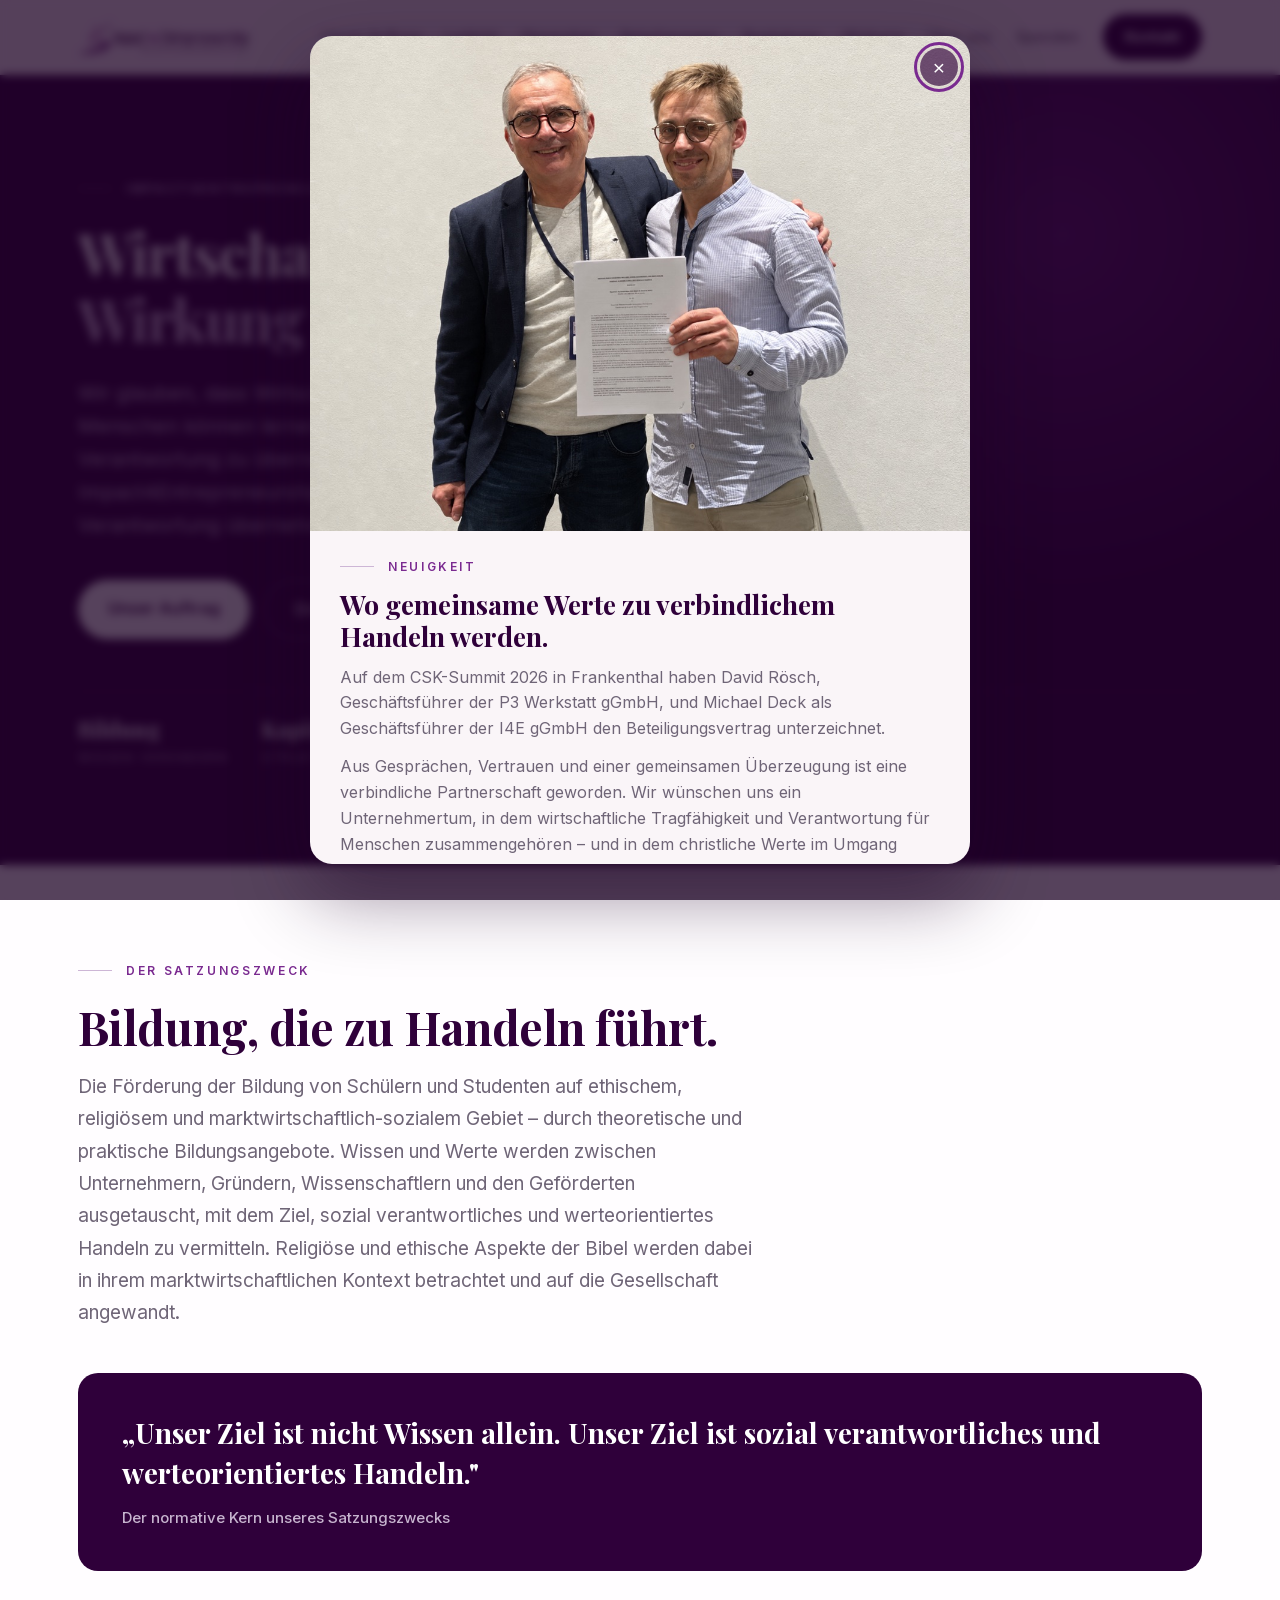
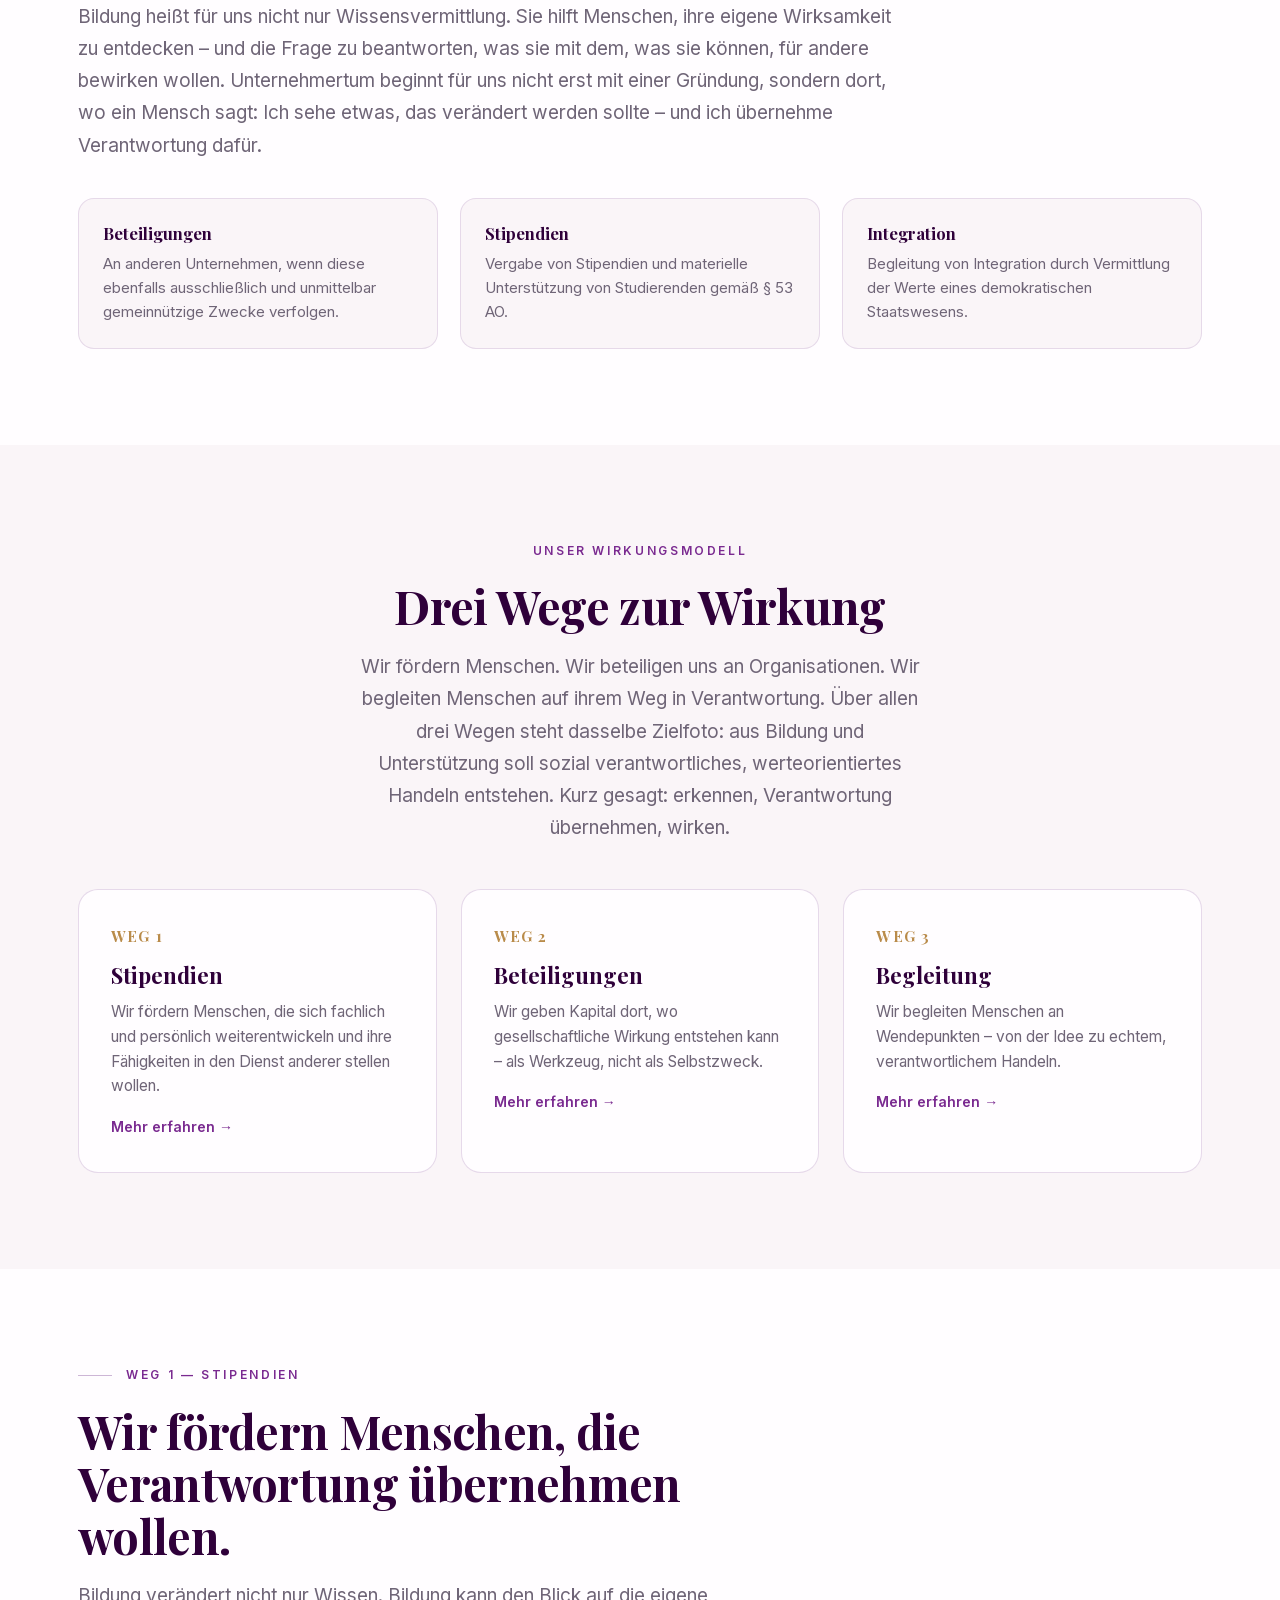
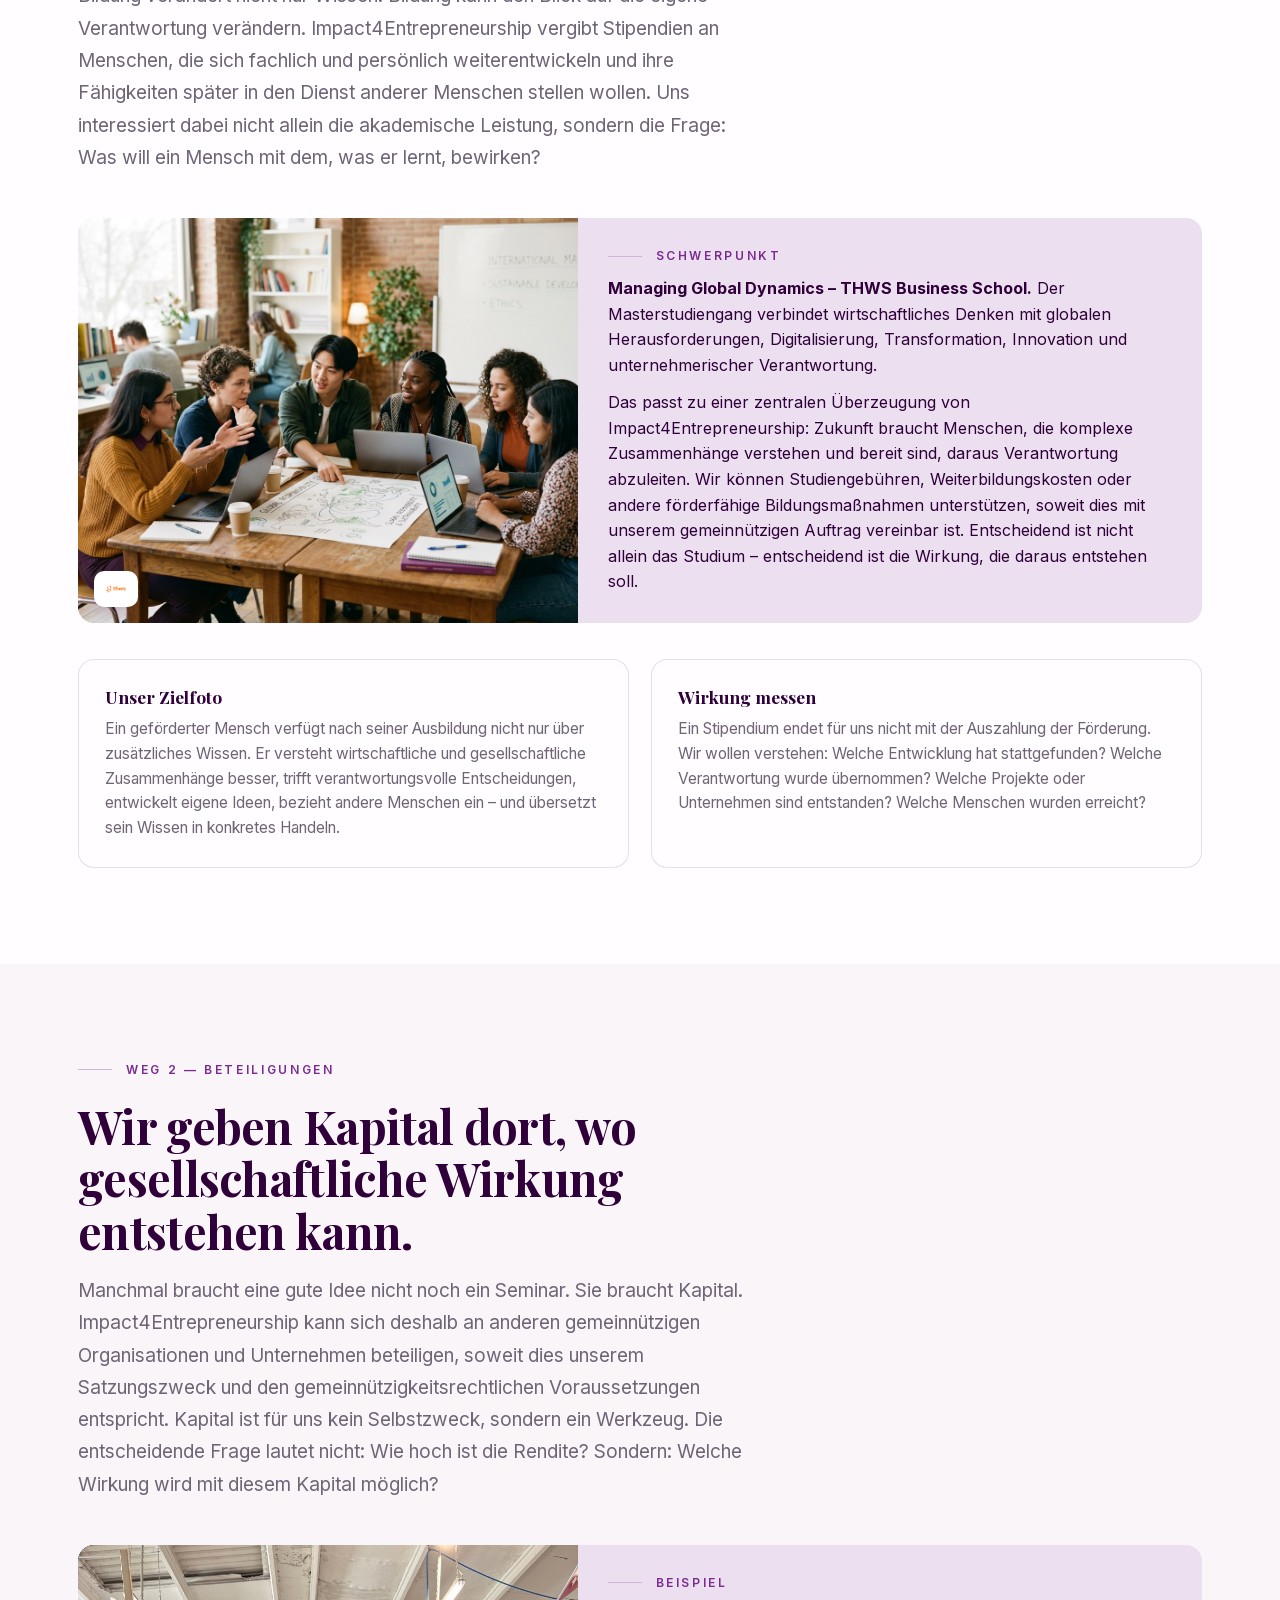
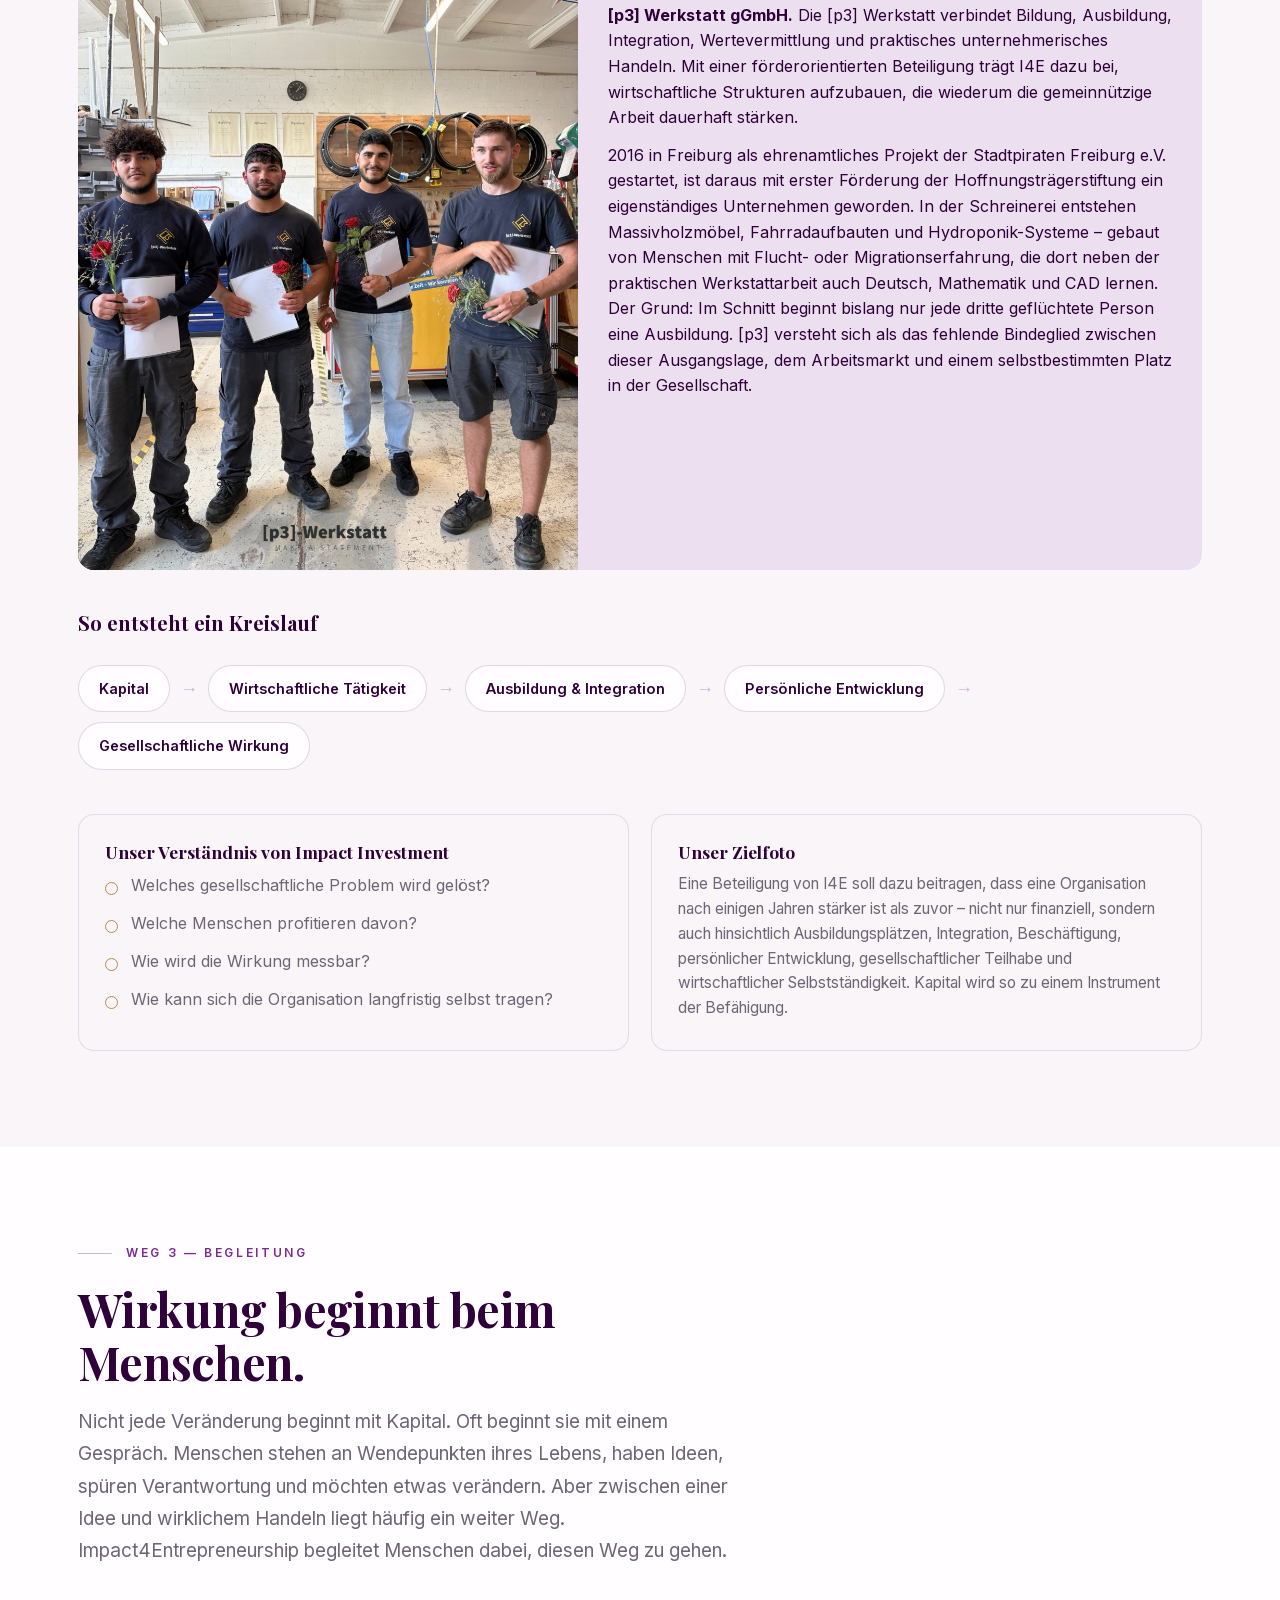
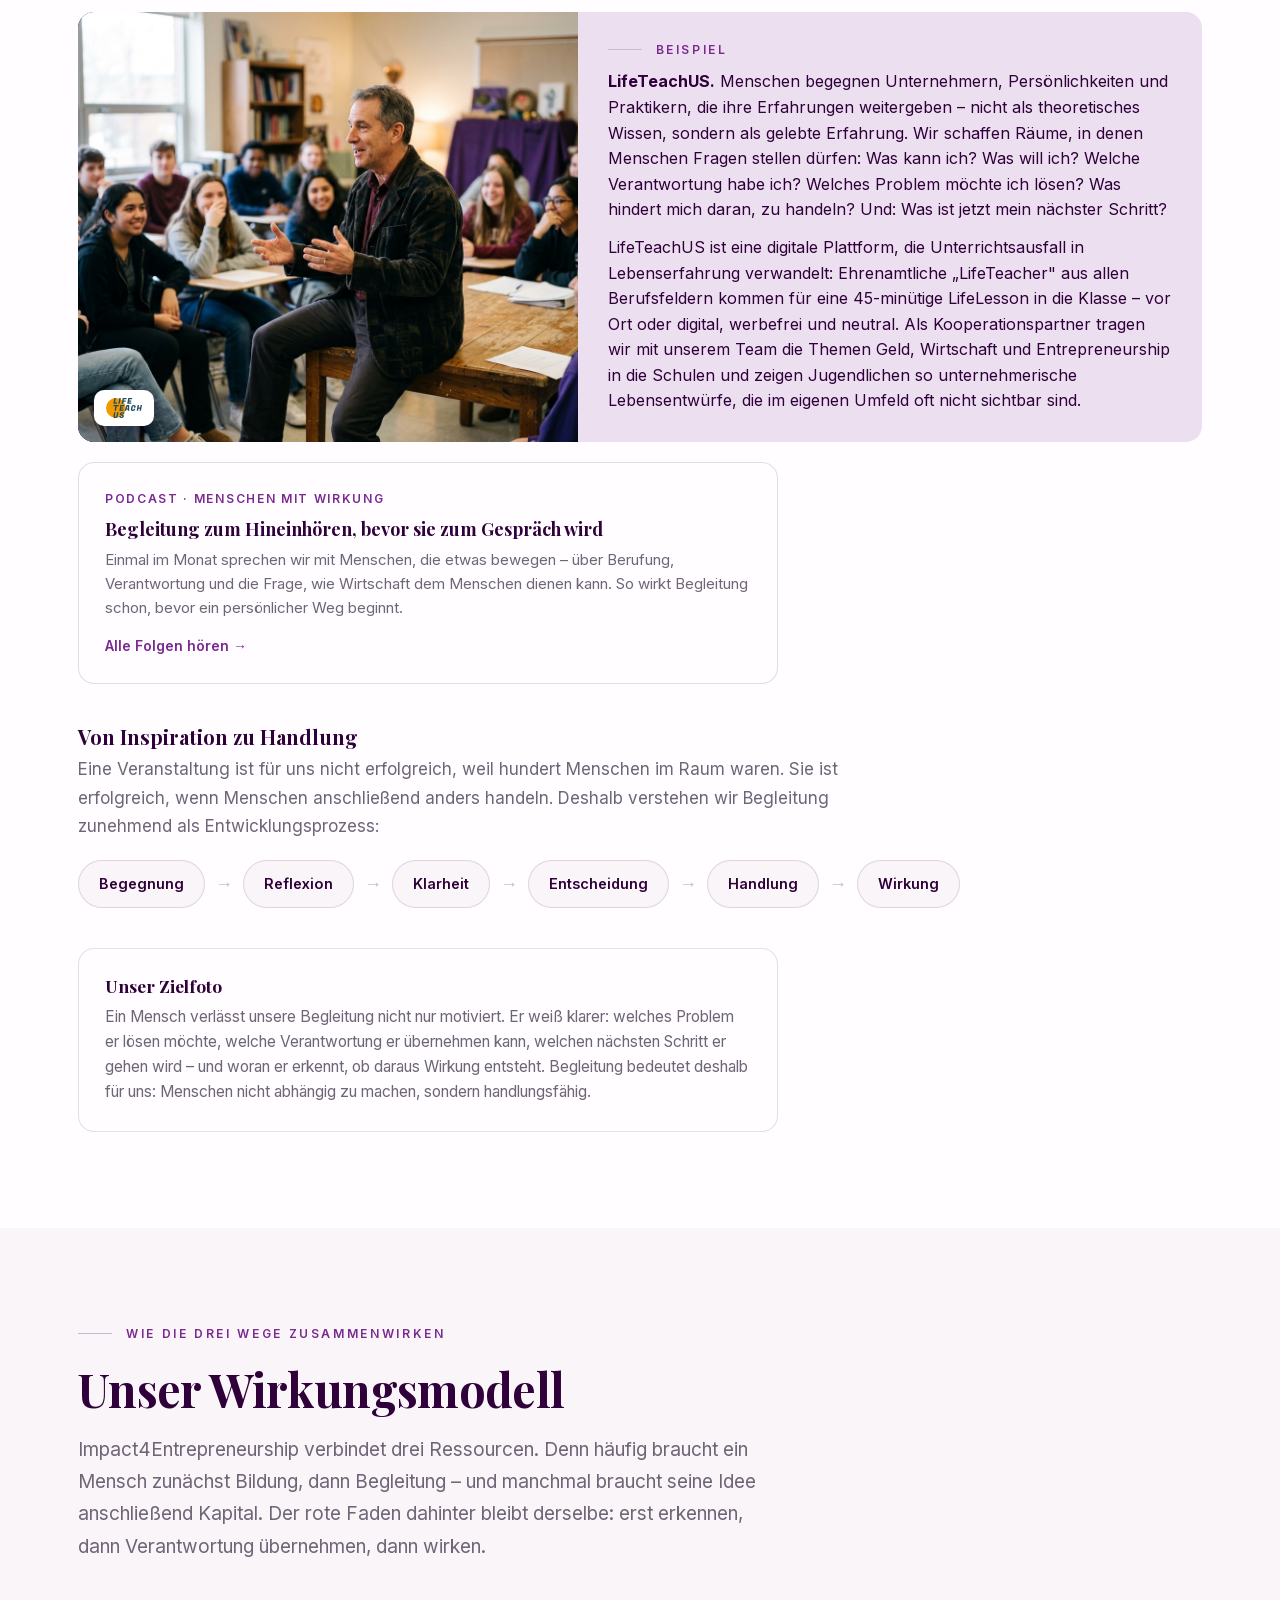
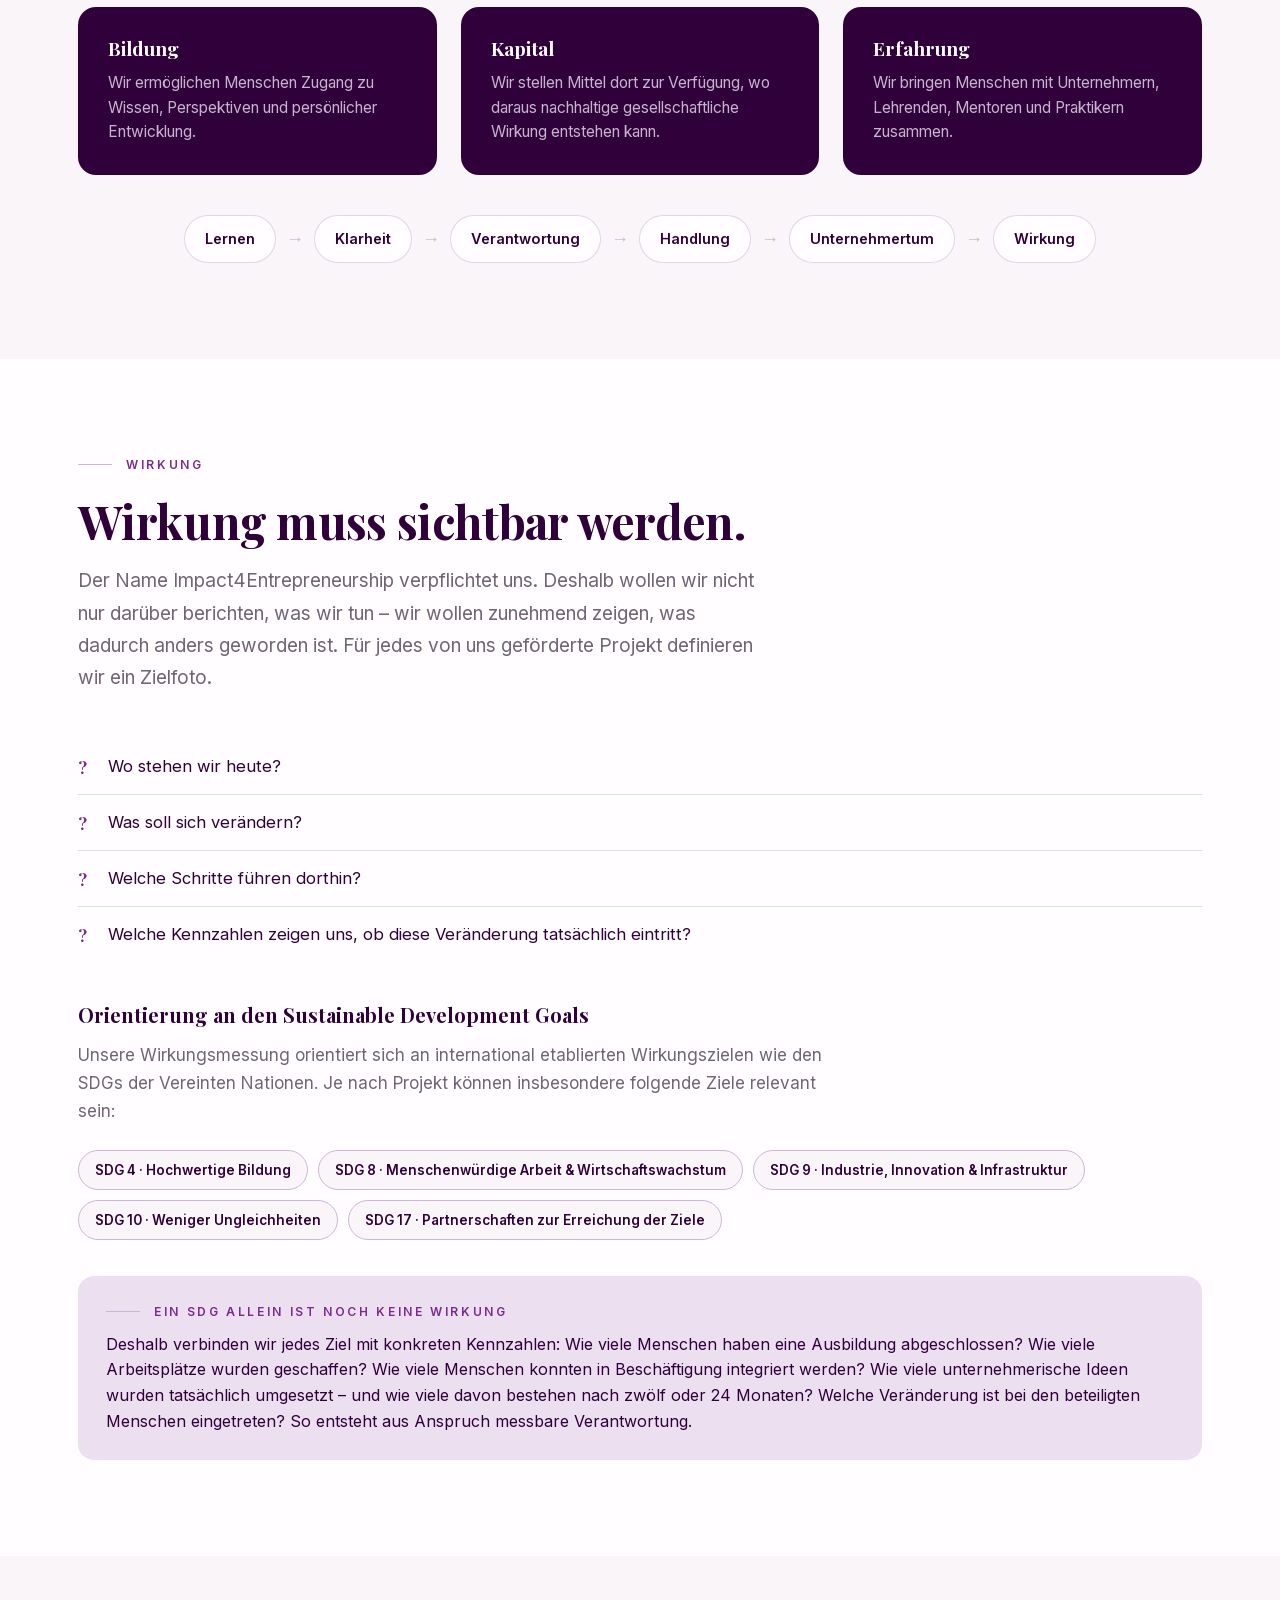
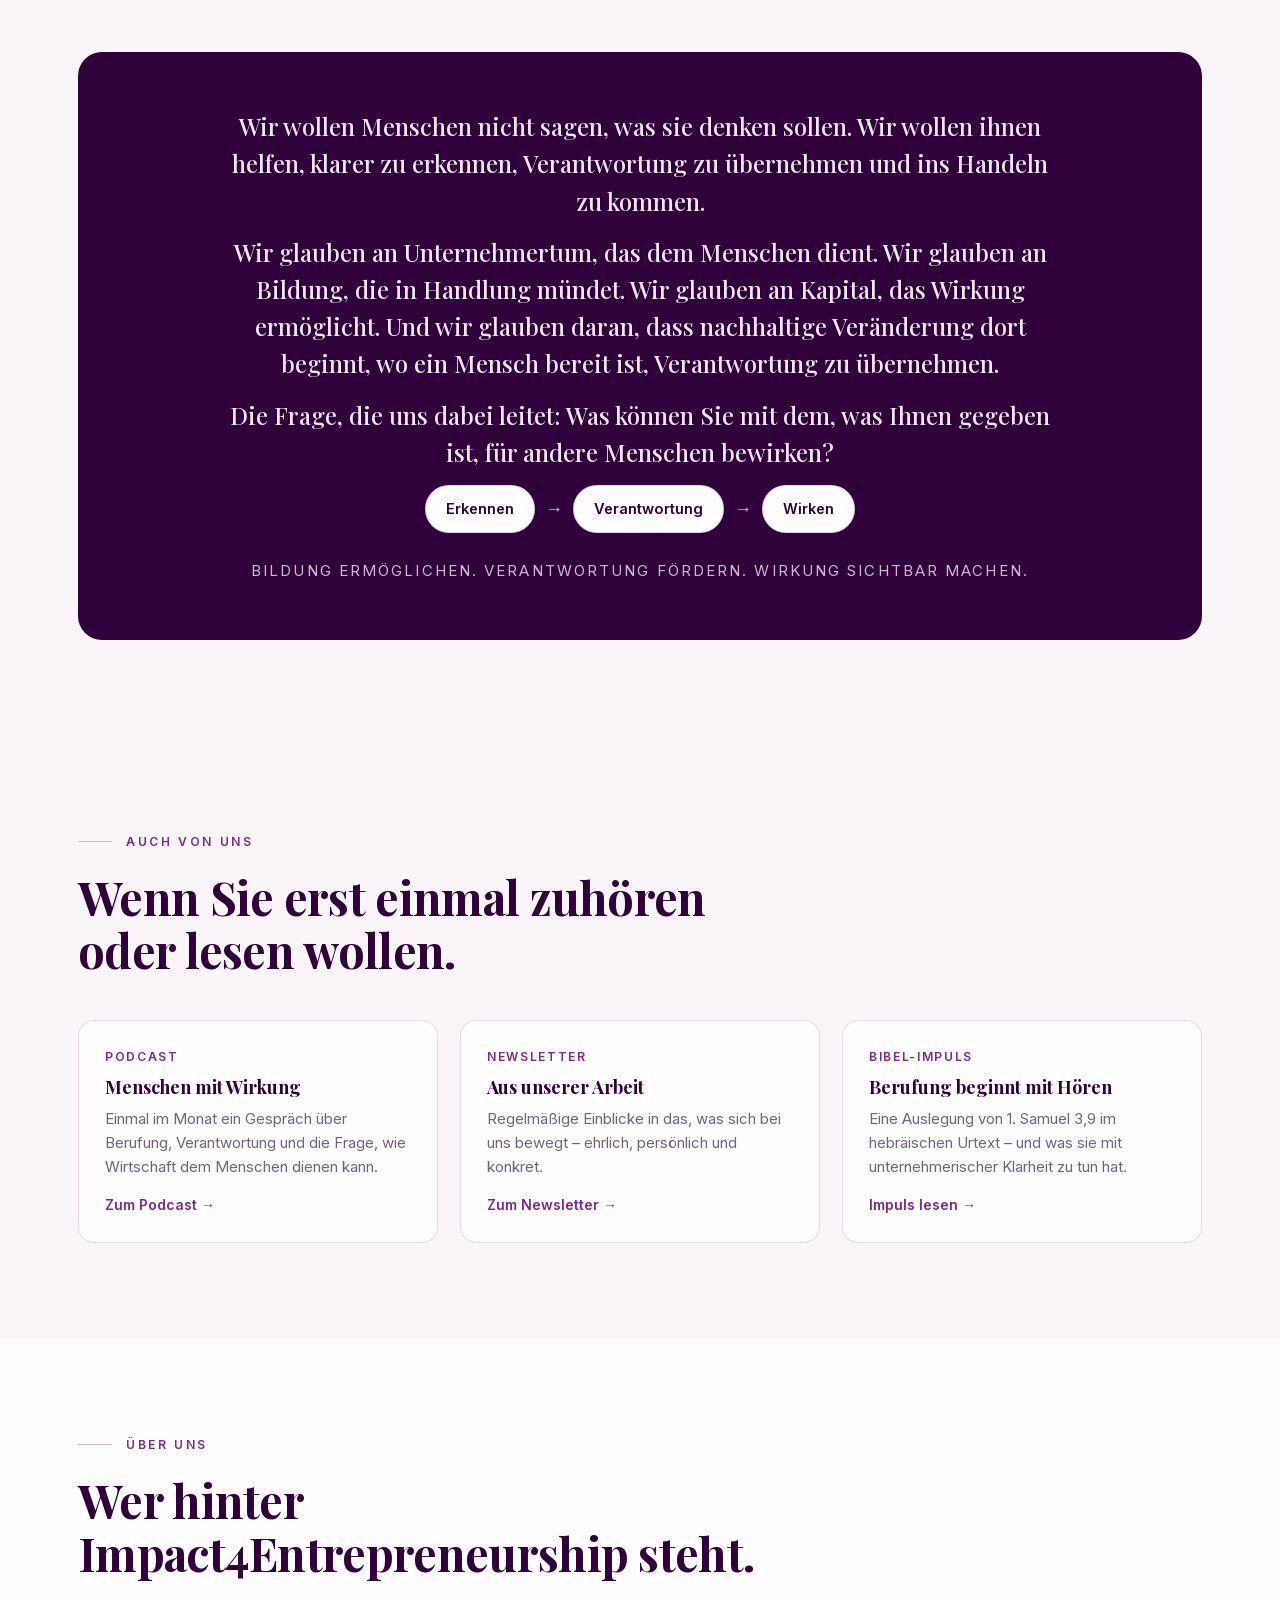
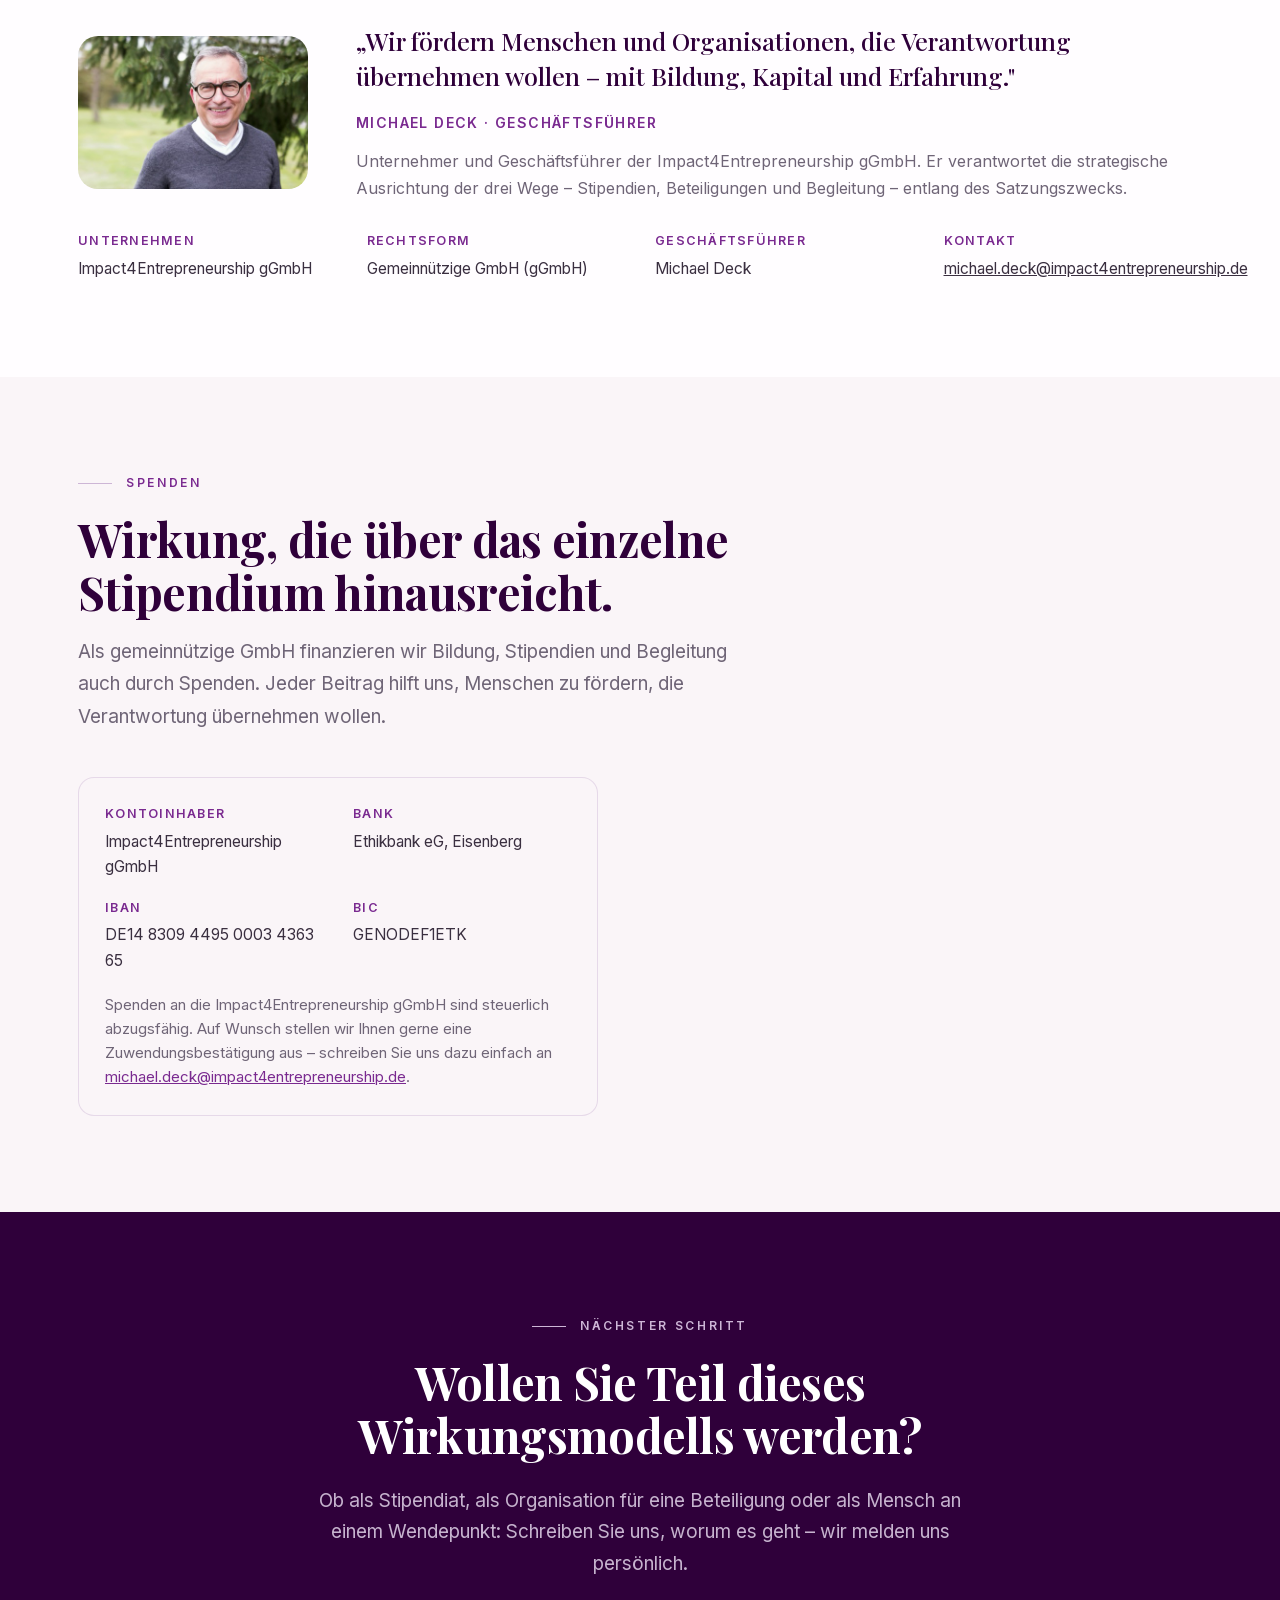
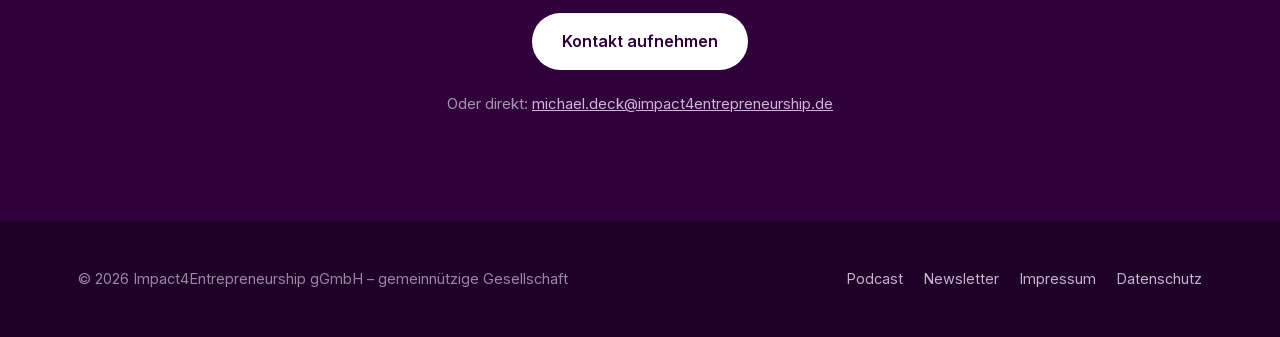
==== ausfuehrlich.html @ 16072937 "Neue Startseite im I4E-Stil (Gold/Creme), Unterseiten Podcast, Impressum, Datenschutz; alte Startsei" ====
<!DOCTYPE html>
<html lang="de">
<head>
<meta charset="UTF-8">
<meta name="viewport" content="width=device-width, initial-scale=1">
<title>Impact4Entrepreneurship – Bildung ermöglichen. Verantwortung fördern. Wirkung sichtbar machen.</title>
<meta name="description" content="Impact4Entrepreneurship gGmbH fördert Menschen und Organisationen auf drei Wegen: Stipendien, Beteiligungen und Begleitung – mit dem Ziel sozial verantwortlichen, werteorientierten Handelns.">
<link rel="icon" href="images/i4e-logo.png">
<link rel="stylesheet" href="fonts/fonts.css">
<style>
:root{
  --tief:#2f003a;
  --lila-dunkel:#5b156d;
  --lila:#7a2a90;
  --flieder:#cdb6d6;
  --flieder-hell:#ecdff0;
  --grund:#faf5f8;
  --weiss:#fffdff;
  --text:#3a2f40;
  --sanft:#6f6577;
  --messing:#b98b4a;
  --serif:'Playfair Display',Georgia,serif;
  --sans:'Inter',-apple-system,BlinkMacSystemFont,'Segoe UI',sans-serif;
  --bahn:1180px;
}
*{box-sizing:border-box;margin:0;padding:0;}
html{scroll-behavior:smooth;}
body{font-family:var(--sans);color:var(--text);background:var(--grund);
  line-height:1.65;-webkit-font-smoothing:antialiased;overflow-x:hidden;}
img{max-width:100%;display:block;}
a{color:inherit;}
:focus-visible{outline:3px solid var(--lila);outline-offset:3px;border-radius:4px;}

.bahn{max-width:var(--bahn);margin:0 auto;padding:0 28px;}

/* ---------- Typo-Skala ---------- */
.auge{font-size:12px;font-weight:600;letter-spacing:.22em;text-transform:uppercase;
  color:var(--lila);display:flex;align-items:center;gap:14px;margin-bottom:20px;}
.auge::before{content:"";width:34px;height:1px;background:var(--flieder);flex:0 0 auto;}
h1,h2,h3{font-family:var(--serif);font-weight:700;line-height:1.14;color:var(--tief);}
h2{font-size:clamp(30px,4.1vw,46px);letter-spacing:-.015em;}
h3{font-size:20px;line-height:1.25;}
p{font-size:17px;}
.gross{font-size:19px;color:var(--sanft);line-height:1.7;}

/* ---------- Kopfleiste ---------- */
header{position:sticky;top:0;z-index:60;background:rgba(250,245,248,.9);
  backdrop-filter:blur(14px);border-bottom:1px solid rgba(205,182,214,.5);}
.kopf{display:flex;align-items:center;gap:26px;height:74px;}
.kopf img{height:34px;width:auto;}
nav{margin-left:auto;display:flex;align-items:center;gap:24px;}
nav a{font-size:14.5px;font-weight:500;color:var(--sanft);text-decoration:none;transition:color .2s;white-space:nowrap;}
nav a:hover{color:var(--lila);}
.knopf{display:inline-block;background:var(--tief);color:#fff;text-decoration:none;
  font-size:14.5px;font-weight:600;padding:11px 22px;border-radius:100px;
  transition:background .2s,transform .2s;}
.knopf:hover{background:var(--lila);transform:translateY(-1px);}
.knopf.hell{background:#fff;color:var(--tief);border:1px solid var(--flieder);}
.knopf.hell:hover{background:var(--flieder-hell);color:var(--tief);}
.knopf.gross{font-size:16px;padding:15px 30px;}
.nav-schalter{display:none;background:none;border:0;font-size:24px;color:var(--tief);cursor:pointer;line-height:1;}

/* ---------- Hero ---------- */
.hero{background:var(--tief);color:#efe6f3;padding:104px 0 96px;position:relative;overflow:hidden;}
.hero::after{content:"";position:absolute;right:-14%;top:-30%;width:62%;aspect-ratio:1;
  border-radius:50%;background:radial-gradient(circle,rgba(122,42,144,.55),transparent 66%);pointer-events:none;}
.hero .bahn{position:relative;z-index:2;}
.hero .auge{color:var(--flieder);}
.hero .auge::before{background:rgba(205,182,214,.5);}
.hero h1{font-size:clamp(36px,5.4vw,58px);color:#fff;letter-spacing:-.02em;max-width:20ch;}
.hero h1 .traegt{color:var(--flieder);}
.hero .unter{font-size:clamp(17px,2vw,20px);color:#c6b3ce;max-width:62ch;margin-top:26px;line-height:1.65;}
.hero .knoepfe{display:flex;flex-wrap:wrap;gap:14px;margin-top:38px;}
.hero .knopf{background:#fff;color:var(--tief);}
.hero .knopf:hover{background:var(--flieder-hell);}
.hero .knopf.rand{background:transparent;color:#efe6f3;border:1px solid rgba(205,182,214,.45);}
.hero .knopf.rand:hover{background:rgba(255,255,255,.08);}
.hero .fakten{display:flex;flex-wrap:wrap;gap:34px;margin-top:52px;padding-top:26px;
  border-top:1px solid rgba(205,182,214,.22);}
.hero .fakt b{display:block;font-family:var(--serif);font-size:22px;color:#fff;font-weight:700;line-height:1;}
.hero .fakt span{font-size:12.5px;letter-spacing:.12em;text-transform:uppercase;color:#a893b1;
  display:block;margin-top:8px;}

/* ---------- Abschnitte ---------- */
section{padding:96px 0;}
section.hell{background:var(--weiss);}
.kopfzeile{max-width:68ch;margin-bottom:44px;}
.kopfzeile p{margin-top:18px;}
.kopfzeile.mitte{margin-left:auto;margin-right:auto;text-align:center;}
.kopfzeile.mitte .auge{justify-content:center;}
.kopfzeile.mitte .auge::before{display:none;}

/* ---------- Auftrag / Zitat-Block ---------- */
.zielzitat{margin-top:30px;background:var(--tief);color:#e7d9ec;border-radius:20px;
  padding:40px 44px;}
.zielzitat p{font-family:var(--serif);font-size:clamp(21px,2.6vw,28px);line-height:1.4;color:#fff;font-weight:700;}
.zielzitat span{display:block;margin-top:14px;font-family:var(--sans);font-size:15px;font-weight:500;color:#c6b3ce;}

.erlaubt-gitter{display:grid;grid-template-columns:repeat(auto-fit,minmax(220px,1fr));gap:22px;margin-top:36px;}
.erlaubt-karte{background:var(--grund);border:1px solid rgba(205,182,214,.45);border-radius:16px;padding:24px;}
section.hell .erlaubt-karte{background:var(--grund);}
.erlaubt-karte h3{font-size:16.5px;margin-bottom:8px;}
.erlaubt-karte p{font-size:15px;color:var(--sanft);line-height:1.6;}

/* ---------- Drei Wege Übersicht ---------- */
.wege-gitter{display:grid;grid-template-columns:repeat(auto-fit,minmax(280px,1fr));gap:24px;}
.weg-karte{background:var(--weiss);border:1px solid rgba(205,182,214,.5);border-radius:20px;
  padding:34px 32px;text-decoration:none;display:block;transition:border-color .2s,transform .2s;}
section.hell .weg-karte{background:var(--grund);}
.weg-karte:hover{border-color:var(--lila);transform:translateY(-3px);}
.weg-karte .nr{font-family:var(--serif);font-size:15px;font-weight:700;color:var(--messing);
  letter-spacing:.08em;}
.weg-karte h3{margin:14px 0 10px;font-size:22px;}
.weg-karte p{font-size:15.5px;color:var(--sanft);line-height:1.6;}
.weg-karte .pfeil{margin-top:16px;font-size:14px;font-weight:600;color:var(--lila);}

/* ---------- Karten-Raster generisch (Zielfoto, Fragen, Ressourcen) ---------- */
.karten-gitter{display:grid;grid-template-columns:repeat(auto-fit,minmax(240px,1fr));gap:22px;}
.info-karte{background:var(--grund);border:1px solid rgba(205,182,214,.45);border-radius:16px;padding:26px;}
section.hell .info-karte{background:var(--weiss);}
.info-karte h3{font-size:17.5px;margin-bottom:9px;}
.info-karte p{font-size:15.5px;color:var(--sanft);line-height:1.6;}

.haken-liste{list-style:none;}
.haken-liste li{position:relative;padding-left:26px;margin-bottom:13px;font-size:16px;line-height:1.55;color:var(--sanft);}
.haken-liste li::before{content:"";position:absolute;left:0;top:9px;width:11px;height:11px;
  border-radius:50%;border:1.5px solid var(--messing);}

.frage-liste{list-style:none;}
.frage-liste li{position:relative;padding:14px 0 14px 30px;border-bottom:1px solid rgba(205,182,214,.5);
  font-size:16.5px;color:var(--tief);}
.frage-liste li:last-child{border-bottom:0;}
.frage-liste li::before{content:"?";position:absolute;left:0;top:14px;font-family:var(--serif);
  font-weight:700;color:var(--lila);font-size:17px;}

/* ---------- Highlight-Box (THWS / p3 / LifeTeachUS) ---------- */
.beispiel{margin-top:8px;background:var(--flieder-hell);border-radius:16px;padding:26px 28px;}
.beispiel .auge{margin-bottom:10px;}
.beispiel p{font-size:16px;color:var(--tief);line-height:1.6;}
.beispiel p+p{margin-top:12px;}

/* ---------- Highlight-Box mit Bild (THWS / LifeTeachUS) ---------- */
.beispiel-bild{margin-top:8px;background:var(--flieder-hell);border-radius:16px;overflow:hidden;
  display:grid;grid-template-columns:1fr 1.25fr;align-items:stretch;}
.beispiel-bild .bild{position:relative;min-height:240px;background:var(--tief);}
.beispiel-bild .bild img.foto{width:100%;height:100%;object-fit:cover;display:block;}
.beispiel-bild .bild .marke{position:absolute;left:16px;bottom:16px;background:#fff;
  border-radius:10px;padding:8px 12px;box-shadow:0 8px 20px rgba(47,0,58,.22);line-height:0;}
.beispiel-bild .bild .marke img{height:20px;width:auto;display:block;}
.beispiel-bild .inhalt{padding:28px 30px;}
.beispiel-bild .auge{margin-bottom:10px;}
.beispiel-bild p{font-size:16px;color:var(--tief);line-height:1.6;}
.beispiel-bild p+p{margin-top:12px;}
@media(max-width:720px){
  .beispiel-bild{grid-template-columns:1fr;}
  .beispiel-bild .bild{min-height:190px;}
}

/* ---------- Prozess-Kette (Kreislauf / Fluss) ---------- */
.kette{display:flex;flex-wrap:wrap;align-items:center;gap:10px;margin-top:30px;}
.kette .glied{background:var(--weiss);border:1px solid rgba(205,182,214,.55);border-radius:100px;
  padding:11px 20px;font-size:14.5px;font-weight:600;color:var(--tief);}
section.hell .kette .glied{background:var(--grund);}
.kette .pfeil-icon{color:var(--flieder);font-size:18px;}

/* ---------- Nummerierte Schritte (Weg hinein / Kreislauf) ---------- */
.schritte{display:grid;grid-template-columns:repeat(auto-fit,minmax(240px,1fr));gap:26px;counter-reset:w;margin-top:10px;}
.schritt{position:relative;padding-top:44px;}
.schritt::before{counter-increment:w;content:counter(w);position:absolute;top:0;left:0;
  font-family:var(--serif);font-size:34px;font-weight:700;color:var(--flieder);line-height:1;}
.schritt h3{font-size:18px;margin-bottom:8px;}
.schritt p{font-size:15.5px;color:var(--sanft);line-height:1.6;}

/* ---------- Ressourcen (Bildung / Kapital / Erfahrung) ---------- */
.ressourcen{display:grid;grid-template-columns:repeat(auto-fit,minmax(240px,1fr));gap:24px;}
.ressource-karte{background:var(--tief);color:#e7d9ec;border-radius:18px;padding:30px;}
.ressource-karte h3{color:#fff;font-size:19px;margin-bottom:10px;}
.ressource-karte p{font-size:15.5px;color:#c6b3ce;line-height:1.6;}

/* ---------- SDG-Pillen ---------- */
.sdg-reihe{display:flex;flex-wrap:wrap;gap:10px;margin-top:24px;}
.sdg-reihe span{font-size:13.5px;font-weight:600;border:1px solid var(--flieder);border-radius:100px;
  padding:8px 16px;color:var(--tief);background:var(--weiss);}
section.hell .sdg-reihe span{background:var(--grund);}

/* ---------- Auch von uns (Podcast / Newsletter) ---------- */
.rand-gitter{display:grid;grid-template-columns:repeat(auto-fit,minmax(260px,1fr));gap:22px;}
.rand-karte{background:var(--weiss);border:1px solid rgba(205,182,214,.5);border-radius:16px;
  padding:26px;text-decoration:none;display:block;transition:border-color .2s,transform .2s;}
.rand-karte:hover{border-color:var(--lila);transform:translateY(-2px);}
.rand-karte .art{font-size:12px;letter-spacing:.14em;text-transform:uppercase;color:var(--lila);font-weight:600;}
.rand-karte h3{font-size:18px;margin:9px 0 8px;}
.rand-karte p{font-size:15px;color:var(--sanft);line-height:1.6;}
.rand-karte .pfeil{margin-top:14px;font-size:14px;font-weight:600;color:var(--lila);}

/* ---------- Grundsatz ---------- */
.grundsatz{background:var(--tief);color:#efe6f3;border-radius:24px;padding:56px 50px;text-align:center;}
.grundsatz p{font-family:var(--serif);font-size:clamp(19px,2.4vw,24px);line-height:1.55;color:#f1e6f4;max-width:60ch;margin:0 auto 14px;}
.grundsatz .claim{margin-top:26px;font-family:var(--sans);font-size:15px;letter-spacing:.14em;
  text-transform:uppercase;color:var(--flieder);}

/* ---------- Person / Über uns ---------- */
.person{display:grid;grid-template-columns:230px 1fr;gap:48px;align-items:center;}
.person .bild{border-radius:20px;overflow:hidden;background:var(--flieder-hell);}
.person blockquote{font-family:var(--serif);font-size:clamp(20px,2.4vw,25px);line-height:1.4;
  color:var(--tief);margin-bottom:18px;}
.person .name{font-size:14px;letter-spacing:.1em;text-transform:uppercase;color:var(--lila);font-weight:600;}
.person p.rolle{color:var(--sanft);font-size:16px;margin-top:14px;}
.stammdaten{margin-top:30px;display:grid;grid-template-columns:repeat(auto-fit,minmax(200px,1fr));gap:18px 30px;}
.stammdaten dt{font-size:12.5px;letter-spacing:.1em;text-transform:uppercase;color:var(--lila);font-weight:600;margin-bottom:4px;}
.stammdaten dd{font-size:15.5px;color:var(--text);}

/* ---------- Schluss ---------- */
.schluss{background:var(--tief);color:#efe6f3;text-align:center;padding:104px 0;}
.schluss h2{color:#fff;max-width:22ch;margin:0 auto;}
.schluss p{color:#c6b3ce;font-size:19px;max-width:56ch;margin:24px auto 0;}
.schluss .knopf{margin-top:34px;background:#fff;color:var(--tief);}
.schluss .knopf:hover{background:var(--flieder-hell);}
.schluss .leise{margin-top:22px;font-size:15px;color:#a893b1;}
.schluss .leise a{color:var(--flieder);}

footer{background:#1f0027;color:#9b87a4;padding:46px 0;font-size:14.5px;}
.fussleiste{display:flex;flex-wrap:wrap;gap:18px;align-items:center;justify-content:space-between;}
.fussleiste a{color:#c6b3ce;text-decoration:none;}
.fussleiste a:hover{color:#fff;}
.fuss-links{display:flex;flex-wrap:wrap;gap:20px;align-items:center;}

/* ---------- Bewegung ---------- */
.auf{opacity:0;transform:translateY(20px);transition:opacity .7s ease,transform .7s ease;}
.auf.da{opacity:1;transform:none;}

/* ---------- Schmal ---------- */
@media(max-width:960px){
  .person{grid-template-columns:1fr;gap:32px;}
  .person .bild{max-width:200px;}
  .grundsatz{padding:44px 30px;}
}
@media(max-width:820px){
  nav{position:fixed;inset:74px 0 auto;background:var(--weiss);flex-direction:column;
    align-items:stretch;gap:0;padding:12px 22px 26px;border-bottom:1px solid var(--flieder);
    display:none;box-shadow:0 18px 40px rgba(47,0,58,.12);}
  nav.offen{display:flex;}
  nav a{padding:13px 0;border-bottom:1px solid rgba(205,182,214,.4);font-size:16px;}
  nav .knopf{text-align:center;margin-top:14px;border-bottom:0;}
  .nav-schalter{display:block;margin-left:auto;}
  section{padding:70px 0;}
  .hero{padding:74px 0 66px;}
  .zielzitat{padding:30px 26px;}
}
@media(max-width:640px){
  .kette{flex-direction:column;align-items:flex-start;}
  .kette .pfeil-icon{transform:rotate(90deg);}
}
@media(prefers-reduced-motion:reduce){
  html{scroll-behavior:auto;}
  .auf{opacity:1;transform:none;transition:none;}
  .knopf:hover,.weg-karte:hover{transform:none;}
}

/* ---------- Pop-up: Beteiligungsvertrag ---------- */
.pop{position:fixed;inset:0;z-index:200;display:none;align-items:center;
  justify-content:center;padding:22px;background:rgba(28,0,36,.74);
  backdrop-filter:blur(5px);}
.pop.offen{display:flex;}
.pop-fenster{background:var(--grund);border-radius:22px;max-width:660px;width:100%;
  max-height:92vh;overflow-y:auto;position:relative;
  box-shadow:0 30px 76px rgba(28,0,36,.46);animation:popauf .32s ease both;}
@keyframes popauf{from{opacity:0;transform:translateY(16px) scale(.985);}to{opacity:1;}}
.pop-fenster img{width:100%;height:auto;aspect-ratio:4/3;object-fit:cover;object-position:center 20%;
  display:block;border-radius:22px 22px 0 0;}
.pop-text{padding:26px 30px 30px;}
.pop-text .auge{justify-content:flex-start;margin-bottom:12px;}
.pop-text h3{font-family:var(--serif);font-weight:700;font-size:27px;line-height:1.18;
  color:var(--tief);margin-bottom:12px;}
.pop-text p{font-size:16px;color:var(--sanft);line-height:1.62;margin:0 0 12px;}
.pop-bild{font-size:14px!important;font-style:italic;margin:16px 0 0!important;}
.pop-knoepfe{display:flex;flex-wrap:wrap;gap:13px;align-items:center;margin-top:20px;}
.pop-zu{position:absolute;top:12px;right:12px;width:38px;height:38px;border:0;
  border-radius:50%;background:rgba(47,0,58,.66);color:#fff;font-size:21px;line-height:1;
  cursor:pointer;z-index:2;}
.pop-zu:hover{background:rgba(47,0,58,.88);}
@media(prefers-reduced-motion:reduce){.pop-fenster{animation:none;}}
@media(max-width:760px){
  .pop-text{padding:22px 22px 26px;}
  .pop-text h3{font-size:22px;}
}
</style>
</head>
<body>

<header>
  <div class="bahn kopf">
    <a href="#oben" aria-label="Impact4Entrepreneurship – Startseite"><img src="images/i4e-logo.png" alt="Impact4Entrepreneurship"></a>
    <button class="nav-schalter" aria-expanded="false" aria-controls="hauptnav" aria-label="Menü öffnen">☰</button>
    <nav id="hauptnav">
      <a href="#auftrag">Unser Auftrag</a>
      <a href="leitbild.html">Leitbild</a>
      <a href="#stipendien">Stipendien</a>
      <a href="#beteiligungen">Beteiligungen</a>
      <a href="#begleitung">Begleitung</a>
      <a href="#wirkung">Wirkung</a>
      <a href="#auch-von-uns">Über uns</a>
      <a href="#spenden">Spenden</a>
      <a class="knopf" href="#kontakt">Kontakt</a>
    </nav>
  </div>
</header>

<main id="oben">

<!-- ================= HERO ================= -->
<section class="hero">
  <div class="bahn">
    <div class="auge">Impact4Entrepreneurship gGmbH</div>
    <h1>Wirtschaft aus Berufung. <span class="traegt">Wirkung aus Klarheit.</span></h1>
    <p class="unter">Wir glauben, dass Wirtschaft mehr sein kann als das Streben nach Gewinn.
    Menschen können lernen, wirtschaftliche Zusammenhänge zu verstehen, Verantwortung zu
    übernehmen und mit ihrem Handeln Wirkung zu entfalten. Impact4Entrepreneurship fördert
    deshalb Menschen und Organisationen, die Verantwortung übernehmen wollen.</p>
    <div class="knoepfe">
      <a class="knopf gross" href="#auftrag">Unser Auftrag</a>
      <a class="knopf gross rand" href="#wege">Drei Wege zur Wirkung</a>
    </div>
    <div class="fakten">
      <div class="fakt"><b>Bildung</b><span>Wissen verändern</span></div>
      <div class="fakt"><b>Kapital</b><span>Strukturen stärken</span></div>
      <div class="fakt"><b>Erfahrung</b><span>Menschen begleiten</span></div>
    </div>
  </div>
</section>

<!-- ================= AUFTRAG ================= -->
<section id="auftrag" class="hell">
  <div class="bahn">
    <div class="kopfzeile auf">
      <div class="auge">Der Satzungszweck</div>
      <h2>Bildung, die zu Handeln führt.</h2>
      <p class="gross">Die Förderung der Bildung von Schülern und Studenten auf ethischem,
      religiösem und marktwirtschaftlich-sozialem Gebiet – durch theoretische und praktische
      Bildungsangebote. Wissen und Werte werden zwischen Unternehmern, Gründern,
      Wissenschaftlern und den Geförderten ausgetauscht, mit dem Ziel, sozial verantwortliches
      und werteorientiertes Handeln zu vermitteln. Religiöse und ethische Aspekte der Bibel
      werden dabei in ihrem marktwirtschaftlichen Kontext betrachtet und auf die Gesellschaft
      angewandt.</p>
    </div>

    <div class="zielzitat auf">
      <p>„Unser Ziel ist nicht Wissen allein. Unser Ziel ist sozial verantwortliches und
      werteorientiertes Handeln."</p>
      <span>Der normative Kern unseres Satzungszwecks</span>
    </div>

    <p class="gross auf" style="margin-top:30px;max-width:68ch">Bildung heißt für uns nicht
    nur Wissensvermittlung. Sie hilft Menschen, ihre eigene Wirksamkeit zu entdecken – und die
    Frage zu beantworten, was sie mit dem, was sie können, für andere bewirken wollen.
    Unternehmertum beginnt für uns nicht erst mit einer Gründung, sondern dort, wo ein Mensch
    sagt: Ich sehe etwas, das verändert werden sollte – und ich übernehme Verantwortung
    dafür.</p>

    <div class="erlaubt-gitter auf">
      <div class="erlaubt-karte">
        <h3>Beteiligungen</h3>
        <p>An anderen Unternehmen, wenn diese ebenfalls ausschließlich und unmittelbar
        gemeinnützige Zwecke verfolgen.</p>
      </div>
      <div class="erlaubt-karte">
        <h3>Stipendien</h3>
        <p>Vergabe von Stipendien und materielle Unterstützung von Studierenden gemäß
        § 53 AO.</p>
      </div>
      <div class="erlaubt-karte">
        <h3>Integration</h3>
        <p>Begleitung von Integration durch Vermittlung der Werte eines demokratischen
        Staatswesens.</p>
      </div>
    </div>
  </div>
</section>

<!-- ================= DREI WEGE ÜBERSICHT ================= -->
<section id="wege">
  <div class="bahn">
    <div class="kopfzeile mitte auf" style="max-width:56ch">
      <div class="auge">Unser Wirkungsmodell</div>
      <h2>Drei Wege zur Wirkung</h2>
      <p class="gross">Wir fördern Menschen. Wir beteiligen uns an Organisationen. Wir begleiten
      Menschen auf ihrem Weg in Verantwortung. Über allen drei Wegen steht dasselbe Zielfoto:
      aus Bildung und Unterstützung soll sozial verantwortliches, werteorientiertes Handeln
      entstehen. Kurz gesagt: erkennen, Verantwortung übernehmen, wirken.</p>
    </div>

    <div class="wege-gitter auf">
      <a class="weg-karte" href="#stipendien">
        <div class="nr">WEG 1</div>
        <h3>Stipendien</h3>
        <p>Wir fördern Menschen, die sich fachlich und persönlich weiterentwickeln und ihre
        Fähigkeiten in den Dienst anderer stellen wollen.</p>
        <div class="pfeil">Mehr erfahren →</div>
      </a>
      <a class="weg-karte" href="#beteiligungen">
        <div class="nr">WEG 2</div>
        <h3>Beteiligungen</h3>
        <p>Wir geben Kapital dort, wo gesellschaftliche Wirkung entstehen kann – als Werkzeug,
        nicht als Selbstzweck.</p>
        <div class="pfeil">Mehr erfahren →</div>
      </a>
      <a class="weg-karte" href="#begleitung">
        <div class="nr">WEG 3</div>
        <h3>Begleitung</h3>
        <p>Wir begleiten Menschen an Wendepunkten – von der Idee zu echtem, verantwortlichem
        Handeln.</p>
        <div class="pfeil">Mehr erfahren →</div>
      </a>
    </div>
  </div>
</section>

<!-- ================= 1. STIPENDIEN ================= -->
<section id="stipendien" class="hell">
  <div class="bahn">
    <div class="kopfzeile auf">
      <div class="auge">Weg 1 — Stipendien</div>
      <h2>Wir fördern Menschen, die Verantwortung übernehmen wollen.</h2>
      <p class="gross">Bildung verändert nicht nur Wissen. Bildung kann den Blick auf die
      eigene Verantwortung verändern. Impact4Entrepreneurship vergibt Stipendien an Menschen,
      die sich fachlich und persönlich weiterentwickeln und ihre Fähigkeiten später in den
      Dienst anderer Menschen stellen wollen. Uns interessiert dabei nicht allein die
      akademische Leistung, sondern die Frage: Was will ein Mensch mit dem, was er lernt,
      bewirken?</p>
    </div>

    <div class="beispiel-bild auf">
      <div class="bild">
        <img class="foto" src="images/managing-global-dynamics.jpg" alt="Studierende diskutieren gemeinsam an einem Tisch über globale Zusammenhänge und Nachhaltigkeit (Symbolbild)">
        <div class="marke"><img src="images/logo-thws.png" alt="THWS"></div>
      </div>
      <div class="inhalt">
        <div class="auge" style="color:var(--lila)">Schwerpunkt</div>
        <p><strong>Managing Global Dynamics – THWS Business School.</strong> Der Masterstudiengang
        verbindet wirtschaftliches Denken mit globalen Herausforderungen, Digitalisierung,
        Transformation, Innovation und unternehmerischer Verantwortung.</p>
        <p>Das passt zu einer zentralen Überzeugung von Impact4Entrepreneurship: Zukunft braucht
        Menschen, die komplexe Zusammenhänge verstehen und bereit sind, daraus Verantwortung
        abzuleiten. Wir können Studiengebühren, Weiterbildungskosten oder andere förderfähige
        Bildungsmaßnahmen unterstützen, soweit dies mit unserem gemeinnützigen Auftrag vereinbar
        ist. Entscheidend ist nicht allein das Studium – entscheidend ist die Wirkung, die daraus
        entstehen soll.</p>
      </div>
    </div>

    <div class="karten-gitter auf" style="margin-top:36px">
      <div class="info-karte">
        <h3>Unser Zielfoto</h3>
        <p>Ein geförderter Mensch verfügt nach seiner Ausbildung nicht nur über zusätzliches
        Wissen. Er versteht wirtschaftliche und gesellschaftliche Zusammenhänge besser, trifft
        verantwortungsvolle Entscheidungen, entwickelt eigene Ideen, bezieht andere Menschen
        ein – und übersetzt sein Wissen in konkretes Handeln.</p>
      </div>
      <div class="info-karte">
        <h3>Wirkung messen</h3>
        <p>Ein Stipendium endet für uns nicht mit der Auszahlung der Förderung. Wir wollen
        verstehen: Welche Entwicklung hat stattgefunden? Welche Verantwortung wurde übernommen?
        Welche Projekte oder Unternehmen sind entstanden? Welche Menschen wurden erreicht?</p>
      </div>
    </div>
  </div>
</section>

<!-- ================= 2. BETEILIGUNGEN ================= -->
<section id="beteiligungen">
  <div class="bahn">
    <div class="kopfzeile auf">
      <div class="auge">Weg 2 — Beteiligungen</div>
      <h2>Wir geben Kapital dort, wo gesellschaftliche Wirkung entstehen kann.</h2>
      <p class="gross">Manchmal braucht eine gute Idee nicht noch ein Seminar. Sie braucht
      Kapital. Impact4Entrepreneurship kann sich deshalb an anderen gemeinnützigen
      Organisationen und Unternehmen beteiligen, soweit dies unserem Satzungszweck und den
      gemeinnützigkeitsrechtlichen Voraussetzungen entspricht. Kapital ist für uns kein
      Selbstzweck, sondern ein Werkzeug. Die entscheidende Frage lautet nicht: Wie hoch ist die
      Rendite? Sondern: Welche Wirkung wird mit diesem Kapital möglich?</p>
    </div>

    <div class="beispiel-bild auf">
      <div class="bild">
        <img class="foto" src="images/p3-werkstatt.jpg" alt="Auszubildende der [p3]-Werkstatt feiern ihren Abschluss in der Schreinerei">
      </div>
      <div class="inhalt">
        <div class="auge" style="color:var(--lila)">Beispiel</div>
        <p><strong>[p3] Werkstatt gGmbH.</strong> Die [p3] Werkstatt verbindet Bildung,
        Ausbildung, Integration, Wertevermittlung und praktisches unternehmerisches Handeln. Mit
        einer förderorientierten Beteiligung trägt I4E dazu bei, wirtschaftliche Strukturen
        aufzubauen, die wiederum die gemeinnützige Arbeit dauerhaft stärken.</p>
        <p>2016 in Freiburg als ehrenamtliches Projekt der Stadtpiraten Freiburg e.V. gestartet,
        ist daraus mit erster Förderung der Hoffnungsträgerstiftung ein eigenständiges
        Unternehmen geworden. In der Schreinerei entstehen Massivholzmöbel, Fahrradaufbauten und
        Hydroponik-Systeme – gebaut von Menschen mit Flucht- oder Migrationserfahrung, die dort
        neben der praktischen Werkstattarbeit auch Deutsch, Mathematik und CAD lernen. Der Grund:
        Im Schnitt beginnt bislang nur jede dritte geflüchtete Person eine Ausbildung. [p3]
        versteht sich als das fehlende Bindeglied zwischen dieser Ausgangslage, dem Arbeitsmarkt
        und einem selbstbestimmten Platz in der Gesellschaft.</p>
      </div>
    </div>

    <h3 class="auf" style="margin-top:40px;margin-bottom:6px">So entsteht ein Kreislauf</h3>
    <div class="kette auf">
      <span class="glied">Kapital</span><span class="pfeil-icon">→</span>
      <span class="glied">Wirtschaftliche Tätigkeit</span><span class="pfeil-icon">→</span>
      <span class="glied">Ausbildung &amp; Integration</span><span class="pfeil-icon">→</span>
      <span class="glied">Persönliche Entwicklung</span><span class="pfeil-icon">→</span>
      <span class="glied">Gesellschaftliche Wirkung</span>
    </div>

    <div class="karten-gitter auf" style="margin-top:44px">
      <div class="info-karte">
        <h3>Unser Verständnis von Impact Investment</h3>
        <ul class="haken-liste" style="margin-top:10px">
          <li>Welches gesellschaftliche Problem wird gelöst?</li>
          <li>Welche Menschen profitieren davon?</li>
          <li>Wie wird die Wirkung messbar?</li>
          <li>Wie kann sich die Organisation langfristig selbst tragen?</li>
        </ul>
      </div>
      <div class="info-karte">
        <h3>Unser Zielfoto</h3>
        <p>Eine Beteiligung von I4E soll dazu beitragen, dass eine Organisation nach einigen
        Jahren stärker ist als zuvor – nicht nur finanziell, sondern auch hinsichtlich
        Ausbildungsplätzen, Integration, Beschäftigung, persönlicher Entwicklung,
        gesellschaftlicher Teilhabe und wirtschaftlicher Selbstständigkeit. Kapital wird so zu
        einem Instrument der Befähigung.</p>
      </div>
    </div>
  </div>
</section>

<!-- ================= 3. BEGLEITUNG ================= -->
<section id="begleitung" class="hell">
  <div class="bahn">
    <div class="kopfzeile auf">
      <div class="auge">Weg 3 — Begleitung</div>
      <h2>Wirkung beginnt beim Menschen.</h2>
      <p class="gross">Nicht jede Veränderung beginnt mit Kapital. Oft beginnt sie mit einem
      Gespräch. Menschen stehen an Wendepunkten ihres Lebens, haben Ideen, spüren
      Verantwortung und möchten etwas verändern. Aber zwischen einer Idee und wirklichem
      Handeln liegt häufig ein weiter Weg. Impact4Entrepreneurship begleitet Menschen dabei,
      diesen Weg zu gehen.</p>
    </div>

    <div class="beispiel-bild auf">
      <div class="bild">
        <img class="foto" src="images/lifeteachus.jpg" alt="Ein Referent sitzt auf einem Tisch und erzählt einer Schulklasse aus seinem Berufsleben (Symbolbild)">
        <div class="marke"><img src="images/logo-lifeteachus.svg" alt="LifeTeachUS"></div>
      </div>
      <div class="inhalt">
        <div class="auge" style="color:var(--lila)">Beispiel</div>
        <p><strong>LifeTeachUS.</strong> Menschen begegnen Unternehmern, Persönlichkeiten und
        Praktikern, die ihre Erfahrungen weitergeben – nicht als theoretisches Wissen, sondern
        als gelebte Erfahrung. Wir schaffen Räume, in denen Menschen Fragen stellen dürfen: Was
        kann ich? Was will ich? Welche Verantwortung habe ich? Welches Problem möchte ich lösen?
        Was hindert mich daran, zu handeln? Und: Was ist jetzt mein nächster Schritt?</p>
        <p>LifeTeachUS ist eine digitale Plattform, die Unterrichtsausfall in Lebenserfahrung
        verwandelt: Ehrenamtliche „LifeTeacher" aus allen Berufsfeldern kommen für eine
        45-minütige LifeLesson in die Klasse – vor Ort oder digital, werbefrei und neutral. Als
        Kooperationspartner tragen wir mit unserem Team die Themen Geld, Wirtschaft und
        Entrepreneurship in die Schulen und zeigen Jugendlichen so unternehmerische
        Lebensentwürfe, die im eigenen Umfeld oft nicht sichtbar sind.</p>
      </div>
    </div>

    <a class="rand-karte auf" href="podcast.html" style="margin-top:20px;max-width:70ch">
      <div class="art">Podcast · Menschen mit Wirkung</div>
      <h3>Begleitung zum Hineinhören, bevor sie zum Gespräch wird</h3>
      <p>Einmal im Monat sprechen wir mit Menschen, die etwas bewegen – über Berufung,
      Verantwortung und die Frage, wie Wirtschaft dem Menschen dienen kann. So wirkt
      Begleitung schon, bevor ein persönlicher Weg beginnt.</p>
      <div class="pfeil">Alle Folgen hören →</div>
    </a>

    <h3 class="auf" style="margin-top:40px;margin-bottom:6px">Von Inspiration zu Handlung</h3>
    <p class="auf" style="color:var(--sanft);max-width:70ch">Eine Veranstaltung ist für uns
    nicht erfolgreich, weil hundert Menschen im Raum waren. Sie ist erfolgreich, wenn Menschen
    anschließend anders handeln. Deshalb verstehen wir Begleitung zunehmend als
    Entwicklungsprozess:</p>
    <div class="kette auf" style="margin-top:20px">
      <span class="glied">Begegnung</span><span class="pfeil-icon">→</span>
      <span class="glied">Reflexion</span><span class="pfeil-icon">→</span>
      <span class="glied">Klarheit</span><span class="pfeil-icon">→</span>
      <span class="glied">Entscheidung</span><span class="pfeil-icon">→</span>
      <span class="glied">Handlung</span><span class="pfeil-icon">→</span>
      <span class="glied">Wirkung</span>
    </div>

    <div class="info-karte auf" style="margin-top:40px;max-width:70ch">
      <h3>Unser Zielfoto</h3>
      <p>Ein Mensch verlässt unsere Begleitung nicht nur motiviert. Er weiß klarer: welches
      Problem er lösen möchte, welche Verantwortung er übernehmen kann, welchen nächsten
      Schritt er gehen wird – und woran er erkennt, ob daraus Wirkung entsteht. Begleitung
      bedeutet deshalb für uns: Menschen nicht abhängig zu machen, sondern handlungsfähig.</p>
    </div>
  </div>
</section>

<!-- ================= WIRKUNGSMODELL ================= -->
<section>
  <div class="bahn">
    <div class="kopfzeile auf">
      <div class="auge">Wie die drei Wege zusammenwirken</div>
      <h2>Unser Wirkungsmodell</h2>
      <p class="gross">Impact4Entrepreneurship verbindet drei Ressourcen. Denn häufig braucht
      ein Mensch zunächst Bildung, dann Begleitung – und manchmal braucht seine Idee
      anschließend Kapital. Der rote Faden dahinter bleibt derselbe: erst erkennen, dann
      Verantwortung übernehmen, dann wirken.</p>
    </div>

    <div class="ressourcen auf">
      <div class="ressource-karte">
        <h3>Bildung</h3>
        <p>Wir ermöglichen Menschen Zugang zu Wissen, Perspektiven und persönlicher
        Entwicklung.</p>
      </div>
      <div class="ressource-karte">
        <h3>Kapital</h3>
        <p>Wir stellen Mittel dort zur Verfügung, wo daraus nachhaltige gesellschaftliche
        Wirkung entstehen kann.</p>
      </div>
      <div class="ressource-karte">
        <h3>Erfahrung</h3>
        <p>Wir bringen Menschen mit Unternehmern, Lehrenden, Mentoren und Praktikern
        zusammen.</p>
      </div>
    </div>

    <div class="kette auf" style="margin-top:40px;justify-content:center">
      <span class="glied">Lernen</span><span class="pfeil-icon">→</span>
      <span class="glied">Klarheit</span><span class="pfeil-icon">→</span>
      <span class="glied">Verantwortung</span><span class="pfeil-icon">→</span>
      <span class="glied">Handlung</span><span class="pfeil-icon">→</span>
      <span class="glied">Unternehmertum</span><span class="pfeil-icon">→</span>
      <span class="glied">Wirkung</span>
    </div>
  </div>
</section>

<!-- ================= WIRKUNG SICHTBAR MACHEN ================= -->
<section id="wirkung" class="hell">
  <div class="bahn">
    <div class="kopfzeile auf">
      <div class="auge">Wirkung</div>
      <h2>Wirkung muss sichtbar werden.</h2>
      <p class="gross">Der Name Impact4Entrepreneurship verpflichtet uns. Deshalb wollen wir
      nicht nur darüber berichten, was wir tun – wir wollen zunehmend zeigen, was dadurch
      anders geworden ist. Für jedes von uns geförderte Projekt definieren wir ein Zielfoto.</p>
    </div>

    <ul class="frage-liste auf">
      <li>Wo stehen wir heute?</li>
      <li>Was soll sich verändern?</li>
      <li>Welche Schritte führen dorthin?</li>
      <li>Welche Kennzahlen zeigen uns, ob diese Veränderung tatsächlich eintritt?</li>
    </ul>

    <div class="auf" style="margin-top:40px">
      <h3 style="margin-bottom:14px">Orientierung an den Sustainable Development Goals</h3>
      <p style="color:var(--sanft);max-width:70ch">Unsere Wirkungsmessung orientiert sich an
      international etablierten Wirkungszielen wie den SDGs der Vereinten Nationen. Je nach
      Projekt können insbesondere folgende Ziele relevant sein:</p>
      <div class="sdg-reihe">
        <span>SDG 4 · Hochwertige Bildung</span>
        <span>SDG 8 · Menschenwürdige Arbeit &amp; Wirtschaftswachstum</span>
        <span>SDG 9 · Industrie, Innovation &amp; Infrastruktur</span>
        <span>SDG 10 · Weniger Ungleichheiten</span>
        <span>SDG 17 · Partnerschaften zur Erreichung der Ziele</span>
      </div>
    </div>

    <div class="beispiel auf" style="margin-top:36px">
      <div class="auge" style="color:var(--lila)">Ein SDG allein ist noch keine Wirkung</div>
      <p>Deshalb verbinden wir jedes Ziel mit konkreten Kennzahlen: Wie viele Menschen haben
      eine Ausbildung abgeschlossen? Wie viele Arbeitsplätze wurden geschaffen? Wie viele
      Menschen konnten in Beschäftigung integriert werden? Wie viele unternehmerische Ideen
      wurden tatsächlich umgesetzt – und wie viele davon bestehen nach zwölf oder 24 Monaten?
      Welche Veränderung ist bei den beteiligten Menschen eingetreten? So entsteht aus Anspruch
      messbare Verantwortung.</p>
    </div>
  </div>
</section>

<!-- ================= GRUNDSATZ ================= -->
<section>
  <div class="bahn">
    <div class="grundsatz auf">
      <p>Wir wollen Menschen nicht sagen, was sie denken sollen. Wir wollen ihnen helfen,
      klarer zu erkennen, Verantwortung zu übernehmen und ins Handeln zu kommen.</p>
      <p>Wir glauben an Unternehmertum, das dem Menschen dient. Wir glauben an Bildung, die in
      Handlung mündet. Wir glauben an Kapital, das Wirkung ermöglicht. Und wir glauben daran,
      dass nachhaltige Veränderung dort beginnt, wo ein Mensch bereit ist, Verantwortung zu
      übernehmen.</p>
      <p>Die Frage, die uns dabei leitet: Was können Sie mit dem, was Ihnen gegeben ist, für
      andere Menschen bewirken?</p>
      <div class="kette" style="justify-content:center;margin-top:8px">
        <span class="glied">Erkennen</span><span class="pfeil-icon">→</span>
        <span class="glied">Verantwortung</span><span class="pfeil-icon">→</span>
        <span class="glied">Wirken</span>
      </div>
      <div class="claim">Bildung ermöglichen. Verantwortung fördern. Wirkung sichtbar machen.</div>
    </div>
  </div>
</section>

<!-- ================= AUCH VON UNS ================= -->
<section id="auch-von-uns">
  <div class="bahn">
    <div class="kopfzeile auf">
      <div class="auge">Auch von uns</div>
      <h2>Wenn Sie erst einmal zuhören oder lesen wollen.</h2>
    </div>
    <div class="rand-gitter auf">
      <a class="rand-karte" href="podcast.html">
        <div class="art">Podcast</div>
        <h3>Menschen mit Wirkung</h3>
        <p>Einmal im Monat ein Gespräch über Berufung, Verantwortung und die Frage, wie
        Wirtschaft dem Menschen dienen kann.</p>
        <div class="pfeil">Zum Podcast →</div>
      </a>
      <a class="rand-karte" href="newsletter.html">
        <div class="art">Newsletter</div>
        <h3>Aus unserer Arbeit</h3>
        <p>Regelmäßige Einblicke in das, was sich bei uns bewegt – ehrlich, persönlich und
        konkret.</p>
        <div class="pfeil">Zum Newsletter →</div>
      </a>
      <a class="rand-karte" href="impuls-1-samuel-3-9.html">
        <div class="art">Bibel-Impuls</div>
        <h3>Berufung beginnt mit Hören</h3>
        <p>Eine Auslegung von 1. Samuel 3,9 im hebräischen Urtext – und was sie mit
        unternehmerischer Klarheit zu tun hat.</p>
        <div class="pfeil">Impuls lesen →</div>
      </a>
    </div>
  </div>
</section>

<!-- ================= ÜBER UNS ================= -->
<section id="ueber-uns" class="hell">
  <div class="bahn">
    <div class="kopfzeile auf">
      <div class="auge">Über uns</div>
      <h2>Wer hinter Impact4Entrepreneurship steht.</h2>
    </div>

    <div class="person auf">
      <div class="bild"><img src="images/michael-headshot.jpg" alt="Michael Deck"></div>
      <div>
        <blockquote>„Wir fördern Menschen und Organisationen, die Verantwortung übernehmen
        wollen – mit Bildung, Kapital und Erfahrung."</blockquote>
        <div class="name">Michael Deck · Geschäftsführer</div>
        <p class="rolle">Unternehmer und Geschäftsführer der Impact4Entrepreneurship gGmbH. Er
        verantwortet die strategische Ausrichtung der drei Wege – Stipendien, Beteiligungen
        und Begleitung – entlang des Satzungszwecks.</p>
      </div>
    </div>

    <dl class="stammdaten auf">
      <div><dt>Unternehmen</dt><dd>Impact4Entrepreneurship gGmbH</dd></div>
      <div><dt>Rechtsform</dt><dd>Gemeinnützige GmbH (gGmbH)</dd></div>
      <div><dt>Geschäftsführer</dt><dd>Michael Deck</dd></div>
      <div><dt>Kontakt</dt><dd><a href="mailto:michael.deck@impact4entrepreneurship.de">michael.deck@impact4entrepreneurship.de</a></dd></div>
    </dl>
  </div>
</section>

<!-- ================= SPENDEN ================= -->
<section id="spenden">
  <div class="bahn">
    <div class="kopfzeile auf">
      <div class="auge">Spenden</div>
      <h2>Wirkung, die über das einzelne Stipendium hinausreicht.</h2>
      <p class="gross">Als gemeinnützige GmbH finanzieren wir Bildung, Stipendien und
      Begleitung auch durch Spenden. Jeder Beitrag hilft uns, Menschen zu fördern, die
      Verantwortung übernehmen wollen.</p>
    </div>

    <div class="info-karte auf" style="max-width:520px">
      <dl class="stammdaten" style="margin-top:0">
        <div><dt>Kontoinhaber</dt><dd>Impact4Entrepreneurship gGmbH</dd></div>
        <div><dt>Bank</dt><dd>Ethikbank eG, Eisenberg</dd></div>
        <div><dt>IBAN</dt><dd>DE14 8309 4495 0003 4363 65</dd></div>
        <div><dt>BIC</dt><dd>GENODEF1ETK</dd></div>
      </dl>
      <p style="margin-top:20px;font-size:15px;color:var(--sanft)">Spenden an die
      Impact4Entrepreneurship gGmbH sind steuerlich abzugsfähig. Auf Wunsch stellen wir Ihnen
      gerne eine Zuwendungsbestätigung aus – schreiben Sie uns dazu einfach an
      <a href="mailto:michael.deck@impact4entrepreneurship.de" style="color:var(--lila)">michael.deck@impact4entrepreneurship.de</a>.</p>
    </div>
  </div>
</section>

<!-- ================= KONTAKT / SCHLUSS ================= -->
<section id="kontakt" class="schluss">
  <div class="bahn">
    <div class="auge" style="color:var(--flieder);justify-content:center">Nächster Schritt</div>
    <h2>Wollen Sie Teil dieses Wirkungsmodells werden?</h2>
    <p>Ob als Stipendiat, als Organisation für eine Beteiligung oder als Mensch an einem
    Wendepunkt: Schreiben Sie uns, worum es geht – wir melden uns persönlich.</p>
    <a class="knopf gross" href="mailto:michael.deck@impact4entrepreneurship.de?subject=Anfrage%20Impact4Entrepreneurship">Kontakt aufnehmen</a>
    <p class="leise">Oder direkt: <a href="mailto:michael.deck@impact4entrepreneurship.de">michael.deck@impact4entrepreneurship.de</a></p>
  </div>
</section>

</main>

<footer>
  <div class="bahn fussleiste">
    <div>© 2026 Impact4Entrepreneurship gGmbH – gemeinnützige Gesellschaft</div>
    <div class="fuss-links">
      <a href="podcast.html">Podcast</a>
      <a href="newsletter.html">Newsletter</a>
      <a href="impressum.html">Impressum</a>
      <a href="datenschutz.html">Datenschutz</a>
    </div>
  </div>
</footer>

<script>
// Menü
const schalter=document.querySelector('.nav-schalter');
const navi=document.getElementById('hauptnav');
schalter.addEventListener('click',()=>{
  const offen=navi.classList.toggle('offen');
  schalter.setAttribute('aria-expanded',offen);
  schalter.setAttribute('aria-label',offen?'Menü schließen':'Menü öffnen');
});
navi.addEventListener('click',e=>{if(e.target.tagName==='A')navi.classList.remove('offen');});

// Einblenden beim Scrollen
const beobachter=new IntersectionObserver(eintraege=>{
  eintraege.forEach(e=>{if(e.isIntersecting){e.target.classList.add('da');beobachter.unobserve(e.target);}});
},{threshold:.12,rootMargin:'0px 0px -40px 0px'});
document.querySelectorAll('.auf').forEach(el=>beobachter.observe(el));
</script>
<!-- ================= POP-UP: BETEILIGUNGSVERTRAG ================= -->
<div class="pop" id="pop" role="dialog" aria-modal="true" aria-labelledby="pop-titel" hidden>
  <div class="pop-fenster">
    <button class="pop-zu" id="pop-zu" type="button" aria-label="Meldung schließen">&times;</button>
    <img src="images/vertragsuebergabe-p3.jpg" width="1100" height="825"
         alt="Michael Deck (I4E gGmbH) und David Rösch (P3 Werkstatt gGmbH) mit dem unterzeichneten Beteiligungsvertrag">
    <div class="pop-text">
      <div class="auge">Neuigkeit</div>
      <h3 id="pop-titel">Wo gemeinsame Werte zu verbindlichem Handeln werden.</h3>
      <p>Auf dem CSK-Summit 2026 in Frankenthal haben David Rösch, Geschäftsführer der P3 Werkstatt gGmbH, und Michael Deck als Geschäftsführer der I4E gGmbH den Beteiligungsvertrag unterzeichnet.</p>
      <p>Aus Gesprächen, Vertrauen und einer gemeinsamen Überzeugung ist eine verbindliche Partnerschaft geworden. Wir wünschen uns ein Unternehmertum, in dem wirtschaftliche Tragfähigkeit und Verantwortung für Menschen zusammengehören &ndash; und in dem christliche Werte im Umgang miteinander und in konkreten Entscheidungen sichtbar werden.</p>
      <p class="pop-bild">Auf dem Bild: links Michael Deck, Geschäftsführer der I4E gGmbH; rechts David Rösch, Geschäftsführer der P3 Werkstatt gGmbH.</p>
      <div class="pop-knoepfe">
        <button class="knopf gross" id="pop-spaeter" type="button">Zur Webseite</button>
      </div>
    </div>
  </div>
</div>

<script>
(function () {
  var WARTEN = 1500;   // Verzögerung in Millisekunden
  var pop = document.getElementById("pop");
  if (!pop) return;
  var vorher = null;
  function auf() {
    vorher = document.activeElement;
    pop.hidden = false;
    pop.classList.add("offen");
    document.body.style.overflow = "hidden";
    document.getElementById("pop-zu").focus();
  }
  function schliessen() {
    pop.classList.remove("offen");
    pop.hidden = true;
    document.body.style.overflow = "";
    if (vorher && vorher.focus) vorher.focus();
  }
  document.getElementById("pop-zu").addEventListener("click", schliessen);
  document.getElementById("pop-spaeter").addEventListener("click", schliessen);
  pop.addEventListener("click", function (e) { if (e.target === pop) schliessen(); });
  document.addEventListener("keydown", function (e) {
    if (e.key === "Escape" && pop.classList.contains("offen")) schliessen();
  });
  // Erscheint bei jedem Aufruf der Seite
  window.setTimeout(auf, WARTEN);
})();
</script>
</body>
</html>
---- fonts/fonts.css ----
/* cyrillic-ext */
@font-face {
  font-family: 'Inter';
  font-style: normal;
  font-weight: 400;
  font-display: swap;
  src: url(font-5.woff2) format('woff2');
  unicode-range: U+0460-052F, U+1C80-1C8A, U+20B4, U+2DE0-2DFF, U+A640-A69F, U+FE2E-FE2F;
}
/* cyrillic */
@font-face {
  font-family: 'Inter';
  font-style: normal;
  font-weight: 400;
  font-display: swap;
  src: url(font-1.woff2) format('woff2');
  unicode-range: U+0301, U+0400-045F, U+0490-0491, U+04B0-04B1, U+2116;
}
/* greek-ext */
@font-face {
  font-family: 'Inter';
  font-style: normal;
  font-weight: 400;
  font-display: swap;
  src: url(font-7.woff2) format('woff2');
  unicode-range: U+1F00-1FFF;
}
/* greek */
@font-face {
  font-family: 'Inter';
  font-style: normal;
  font-weight: 400;
  font-display: swap;
  src: url(font-2.woff2) format('woff2');
  unicode-range: U+0370-0377, U+037A-037F, U+0384-038A, U+038C, U+038E-03A1, U+03A3-03FF;
}
/* vietnamese */
@font-face {
  font-family: 'Inter';
  font-style: normal;
  font-weight: 400;
  font-display: swap;
  src: url(font-6.woff2) format('woff2');
  unicode-range: U+0102-0103, U+0110-0111, U+0128-0129, U+0168-0169, U+01A0-01A1, U+01AF-01B0, U+0300-0301, U+0303-0304, U+0308-0309, U+0323, U+0329, U+1EA0-1EF9, U+20AB;
}
/* latin-ext */
@font-face {
  font-family: 'Inter';
  font-style: normal;
  font-weight: 400;
  font-display: swap;
  src: url(font-4.woff2) format('woff2');
  unicode-range: U+0100-02BA, U+02BD-02C5, U+02C7-02CC, U+02CE-02D7, U+02DD-02FF, U+0304, U+0308, U+0329, U+1D00-1DBF, U+1E00-1E9F, U+1EF2-1EFF, U+2020, U+20A0-20AB, U+20AD-20C0, U+2113, U+2C60-2C7F, U+A720-A7FF;
}
/* latin */
@font-face {
  font-family: 'Inter';
  font-style: normal;
  font-weight: 400;
  font-display: swap;
  src: url(font-3.woff2) format('woff2');
  unicode-range: U+0000-00FF, U+0131, U+0152-0153, U+02BB-02BC, U+02C6, U+02DA, U+02DC, U+0304, U+0308, U+0329, U+2000-206F, U+20AC, U+2122, U+2191, U+2193, U+2212, U+2215, U+FEFF, U+FFFD;
}
/* cyrillic-ext */
@font-face {
  font-family: 'Inter';
  font-style: normal;
  font-weight: 500;
  font-display: swap;
  src: url(font-5.woff2) format('woff2');
  unicode-range: U+0460-052F, U+1C80-1C8A, U+20B4, U+2DE0-2DFF, U+A640-A69F, U+FE2E-FE2F;
}
/* cyrillic */
@font-face {
  font-family: 'Inter';
  font-style: normal;
  font-weight: 500;
  font-display: swap;
  src: url(font-1.woff2) format('woff2');
  unicode-range: U+0301, U+0400-045F, U+0490-0491, U+04B0-04B1, U+2116;
}
/* greek-ext */
@font-face {
  font-family: 'Inter';
  font-style: normal;
  font-weight: 500;
  font-display: swap;
  src: url(font-7.woff2) format('woff2');
  unicode-range: U+1F00-1FFF;
}
/* greek */
@font-face {
  font-family: 'Inter';
  font-style: normal;
  font-weight: 500;
  font-display: swap;
  src: url(font-2.woff2) format('woff2');
  unicode-range: U+0370-0377, U+037A-037F, U+0384-038A, U+038C, U+038E-03A1, U+03A3-03FF;
}
/* vietnamese */
@font-face {
  font-family: 'Inter';
  font-style: normal;
  font-weight: 500;
  font-display: swap;
  src: url(font-6.woff2) format('woff2');
  unicode-range: U+0102-0103, U+0110-0111, U+0128-0129, U+0168-0169, U+01A0-01A1, U+01AF-01B0, U+0300-0301, U+0303-0304, U+0308-0309, U+0323, U+0329, U+1EA0-1EF9, U+20AB;
}
/* latin-ext */
@font-face {
  font-family: 'Inter';
  font-style: normal;
  font-weight: 500;
  font-display: swap;
  src: url(font-4.woff2) format('woff2');
  unicode-range: U+0100-02BA, U+02BD-02C5, U+02C7-02CC, U+02CE-02D7, U+02DD-02FF, U+0304, U+0308, U+0329, U+1D00-1DBF, U+1E00-1E9F, U+1EF2-1EFF, U+2020, U+20A0-20AB, U+20AD-20C0, U+2113, U+2C60-2C7F, U+A720-A7FF;
}
/* latin */
@font-face {
  font-family: 'Inter';
  font-style: normal;
  font-weight: 500;
  font-display: swap;
  src: url(font-3.woff2) format('woff2');
  unicode-range: U+0000-00FF, U+0131, U+0152-0153, U+02BB-02BC, U+02C6, U+02DA, U+02DC, U+0304, U+0308, U+0329, U+2000-206F, U+20AC, U+2122, U+2191, U+2193, U+2212, U+2215, U+FEFF, U+FFFD;
}
/* cyrillic-ext */
@font-face {
  font-family: 'Inter';
  font-style: normal;
  font-weight: 600;
  font-display: swap;
  src: url(font-5.woff2) format('woff2');
  unicode-range: U+0460-052F, U+1C80-1C8A, U+20B4, U+2DE0-2DFF, U+A640-A69F, U+FE2E-FE2F;
}
/* cyrillic */
@font-face {
  font-family: 'Inter';
  font-style: normal;
  font-weight: 600;
  font-display: swap;
  src: url(font-1.woff2) format('woff2');
  unicode-range: U+0301, U+0400-045F, U+0490-0491, U+04B0-04B1, U+2116;
}
/* greek-ext */
@font-face {
  font-family: 'Inter';
  font-style: normal;
  font-weight: 600;
  font-display: swap;
  src: url(font-7.woff2) format('woff2');
  unicode-range: U+1F00-1FFF;
}
/* greek */
@font-face {
  font-family: 'Inter';
  font-style: normal;
  font-weight: 600;
  font-display: swap;
  src: url(font-2.woff2) format('woff2');
  unicode-range: U+0370-0377, U+037A-037F, U+0384-038A, U+038C, U+038E-03A1, U+03A3-03FF;
}
/* vietnamese */
@font-face {
  font-family: 'Inter';
  font-style: normal;
  font-weight: 600;
  font-display: swap;
  src: url(font-6.woff2) format('woff2');
  unicode-range: U+0102-0103, U+0110-0111, U+0128-0129, U+0168-0169, U+01A0-01A1, U+01AF-01B0, U+0300-0301, U+0303-0304, U+0308-0309, U+0323, U+0329, U+1EA0-1EF9, U+20AB;
}
/* latin-ext */
@font-face {
  font-family: 'Inter';
  font-style: normal;
  font-weight: 600;
  font-display: swap;
  src: url(font-4.woff2) format('woff2');
  unicode-range: U+0100-02BA, U+02BD-02C5, U+02C7-02CC, U+02CE-02D7, U+02DD-02FF, U+0304, U+0308, U+0329, U+1D00-1DBF, U+1E00-1E9F, U+1EF2-1EFF, U+2020, U+20A0-20AB, U+20AD-20C0, U+2113, U+2C60-2C7F, U+A720-A7FF;
}
/* latin */
@font-face {
  font-family: 'Inter';
  font-style: normal;
  font-weight: 600;
  font-display: swap;
  src: url(font-3.woff2) format('woff2');
  unicode-range: U+0000-00FF, U+0131, U+0152-0153, U+02BB-02BC, U+02C6, U+02DA, U+02DC, U+0304, U+0308, U+0329, U+2000-206F, U+20AC, U+2122, U+2191, U+2193, U+2212, U+2215, U+FEFF, U+FFFD;
}
/* cyrillic-ext */
@font-face {
  font-family: 'Inter';
  font-style: normal;
  font-weight: 700;
  font-display: swap;
  src: url(font-5.woff2) format('woff2');
  unicode-range: U+0460-052F, U+1C80-1C8A, U+20B4, U+2DE0-2DFF, U+A640-A69F, U+FE2E-FE2F;
}
/* cyrillic */
@font-face {
  font-family: 'Inter';
  font-style: normal;
  font-weight: 700;
  font-display: swap;
  src: url(font-1.woff2) format('woff2');
  unicode-range: U+0301, U+0400-045F, U+0490-0491, U+04B0-04B1, U+2116;
}
/* greek-ext */
@font-face {
  font-family: 'Inter';
  font-style: normal;
  font-weight: 700;
  font-display: swap;
  src: url(font-7.woff2) format('woff2');
  unicode-range: U+1F00-1FFF;
}
/* greek */
@font-face {
  font-family: 'Inter';
  font-style: normal;
  font-weight: 700;
  font-display: swap;
  src: url(font-2.woff2) format('woff2');
  unicode-range: U+0370-0377, U+037A-037F, U+0384-038A, U+038C, U+038E-03A1, U+03A3-03FF;
}
/* vietnamese */
@font-face {
  font-family: 'Inter';
  font-style: normal;
  font-weight: 700;
  font-display: swap;
  src: url(font-6.woff2) format('woff2');
  unicode-range: U+0102-0103, U+0110-0111, U+0128-0129, U+0168-0169, U+01A0-01A1, U+01AF-01B0, U+0300-0301, U+0303-0304, U+0308-0309, U+0323, U+0329, U+1EA0-1EF9, U+20AB;
}
/* latin-ext */
@font-face {
  font-family: 'Inter';
  font-style: normal;
  font-weight: 700;
  font-display: swap;
  src: url(font-4.woff2) format('woff2');
  unicode-range: U+0100-02BA, U+02BD-02C5, U+02C7-02CC, U+02CE-02D7, U+02DD-02FF, U+0304, U+0308, U+0329, U+1D00-1DBF, U+1E00-1E9F, U+1EF2-1EFF, U+2020, U+20A0-20AB, U+20AD-20C0, U+2113, U+2C60-2C7F, U+A720-A7FF;
}
/* latin */
@font-face {
  font-family: 'Inter';
  font-style: normal;
  font-weight: 700;
  font-display: swap;
  src: url(font-3.woff2) format('woff2');
  unicode-range: U+0000-00FF, U+0131, U+0152-0153, U+02BB-02BC, U+02C6, U+02DA, U+02DC, U+0304, U+0308, U+0329, U+2000-206F, U+20AC, U+2122, U+2191, U+2193, U+2212, U+2215, U+FEFF, U+FFFD;
}
/* cyrillic */
@font-face {
  font-family: 'Playfair Display';
  font-style: italic;
  font-weight: 500;
  font-display: swap;
  src: url(font-15.woff2) format('woff2');
  unicode-range: U+0301, U+0400-045F, U+0490-0491, U+04B0-04B1, U+2116;
}
/* vietnamese */
@font-face {
  font-family: 'Playfair Display';
  font-style: italic;
  font-weight: 500;
  font-display: swap;
  src: url(font-13.woff2) format('woff2');
  unicode-range: U+0102-0103, U+0110-0111, U+0128-0129, U+0168-0169, U+01A0-01A1, U+01AF-01B0, U+0300-0301, U+0303-0304, U+0308-0309, U+0323, U+0329, U+1EA0-1EF9, U+20AB;
}
/* latin-ext */
@font-face {
  font-family: 'Playfair Display';
  font-style: italic;
  font-weight: 500;
  font-display: swap;
  src: url(font-12.woff2) format('woff2');
  unicode-range: U+0100-02BA, U+02BD-02C5, U+02C7-02CC, U+02CE-02D7, U+02DD-02FF, U+0304, U+0308, U+0329, U+1D00-1DBF, U+1E00-1E9F, U+1EF2-1EFF, U+2020, U+20A0-20AB, U+20AD-20C0, U+2113, U+2C60-2C7F, U+A720-A7FF;
}
/* latin */
@font-face {
  font-family: 'Playfair Display';
  font-style: italic;
  font-weight: 500;
  font-display: swap;
  src: url(font-14.woff2) format('woff2');
  unicode-range: U+0000-00FF, U+0131, U+0152-0153, U+02BB-02BC, U+02C6, U+02DA, U+02DC, U+0304, U+0308, U+0329, U+2000-206F, U+20AC, U+2122, U+2191, U+2193, U+2212, U+2215, U+FEFF, U+FFFD;
}
/* cyrillic */
@font-face {
  font-family: 'Playfair Display';
  font-style: normal;
  font-weight: 500;
  font-display: swap;
  src: url(font-8.woff2) format('woff2');
  unicode-range: U+0301, U+0400-045F, U+0490-0491, U+04B0-04B1, U+2116;
}
/* vietnamese */
@font-face {
  font-family: 'Playfair Display';
  font-style: normal;
  font-weight: 500;
  font-display: swap;
  src: url(font-10.woff2) format('woff2');
  unicode-range: U+0102-0103, U+0110-0111, U+0128-0129, U+0168-0169, U+01A0-01A1, U+01AF-01B0, U+0300-0301, U+0303-0304, U+0308-0309, U+0323, U+0329, U+1EA0-1EF9, U+20AB;
}
/* latin-ext */
@font-face {
  font-family: 'Playfair Display';
  font-style: normal;
  font-weight: 500;
  font-display: swap;
  src: url(font-9.woff2) format('woff2');
  unicode-range: U+0100-02BA, U+02BD-02C5, U+02C7-02CC, U+02CE-02D7, U+02DD-02FF, U+0304, U+0308, U+0329, U+1D00-1DBF, U+1E00-1E9F, U+1EF2-1EFF, U+2020, U+20A0-20AB, U+20AD-20C0, U+2113, U+2C60-2C7F, U+A720-A7FF;
}
/* latin */
@font-face {
  font-family: 'Playfair Display';
  font-style: normal;
  font-weight: 500;
  font-display: swap;
  src: url(font-11.woff2) format('woff2');
  unicode-range: U+0000-00FF, U+0131, U+0152-0153, U+02BB-02BC, U+02C6, U+02DA, U+02DC, U+0304, U+0308, U+0329, U+2000-206F, U+20AC, U+2122, U+2191, U+2193, U+2212, U+2215, U+FEFF, U+FFFD;
}
/* cyrillic */
@font-face {
  font-family: 'Playfair Display';
  font-style: normal;
  font-weight: 600;
  font-display: swap;
  src: url(font-8.woff2) format('woff2');
  unicode-range: U+0301, U+0400-045F, U+0490-0491, U+04B0-04B1, U+2116;
}
/* vietnamese */
@font-face {
  font-family: 'Playfair Display';
  font-style: normal;
  font-weight: 600;
  font-display: swap;
  src: url(font-10.woff2) format('woff2');
  unicode-range: U+0102-0103, U+0110-0111, U+0128-0129, U+0168-0169, U+01A0-01A1, U+01AF-01B0, U+0300-0301, U+0303-0304, U+0308-0309, U+0323, U+0329, U+1EA0-1EF9, U+20AB;
}
/* latin-ext */
@font-face {
  font-family: 'Playfair Display';
  font-style: normal;
  font-weight: 600;
  font-display: swap;
  src: url(font-9.woff2) format('woff2');
  unicode-range: U+0100-02BA, U+02BD-02C5, U+02C7-02CC, U+02CE-02D7, U+02DD-02FF, U+0304, U+0308, U+0329, U+1D00-1DBF, U+1E00-1E9F, U+1EF2-1EFF, U+2020, U+20A0-20AB, U+20AD-20C0, U+2113, U+2C60-2C7F, U+A720-A7FF;
}
/* latin */
@font-face {
  font-family: 'Playfair Display';
  font-style: normal;
  font-weight: 600;
  font-display: swap;
  src: url(font-11.woff2) format('woff2');
  unicode-range: U+0000-00FF, U+0131, U+0152-0153, U+02BB-02BC, U+02C6, U+02DA, U+02DC, U+0304, U+0308, U+0329, U+2000-206F, U+20AC, U+2122, U+2191, U+2193, U+2212, U+2215, U+FEFF, U+FFFD;
}
/* cyrillic */
@font-face {
  font-family: 'Playfair Display';
  font-style: normal;
  font-weight: 700;
  font-display: swap;
  src: url(font-8.woff2) format('woff2');
  unicode-range: U+0301, U+0400-045F, U+0490-0491, U+04B0-04B1, U+2116;
}
/* vietnamese */
@font-face {
  font-family: 'Playfair Display';
  font-style: normal;
  font-weight: 700;
  font-display: swap;
  src: url(font-10.woff2) format('woff2');
  unicode-range: U+0102-0103, U+0110-0111, U+0128-0129, U+0168-0169, U+01A0-01A1, U+01AF-01B0, U+0300-0301, U+0303-0304, U+0308-0309, U+0323, U+0329, U+1EA0-1EF9, U+20AB;
}
/* latin-ext */
@font-face {
  font-family: 'Playfair Display';
  font-style: normal;
  font-weight: 700;
  font-display: swap;
  src: url(font-9.woff2) format('woff2');
  unicode-range: U+0100-02BA, U+02BD-02C5, U+02C7-02CC, U+02CE-02D7, U+02DD-02FF, U+0304, U+0308, U+0329, U+1D00-1DBF, U+1E00-1E9F, U+1EF2-1EFF, U+2020, U+20A0-20AB, U+20AD-20C0, U+2113, U+2C60-2C7F, U+A720-A7FF;
}
/* latin */
@font-face {
  font-family: 'Playfair Display';
  font-style: normal;
  font-weight: 700;
  font-display: swap;
  src: url(font-11.woff2) format('woff2');
  unicode-range: U+0000-00FF, U+0131, U+0152-0153, U+02BB-02BC, U+02C6, U+02DA, U+02DC, U+0304, U+0308, U+0329, U+2000-206F, U+20AC, U+2122, U+2191, U+2193, U+2212, U+2215, U+FEFF, U+FFFD;
}
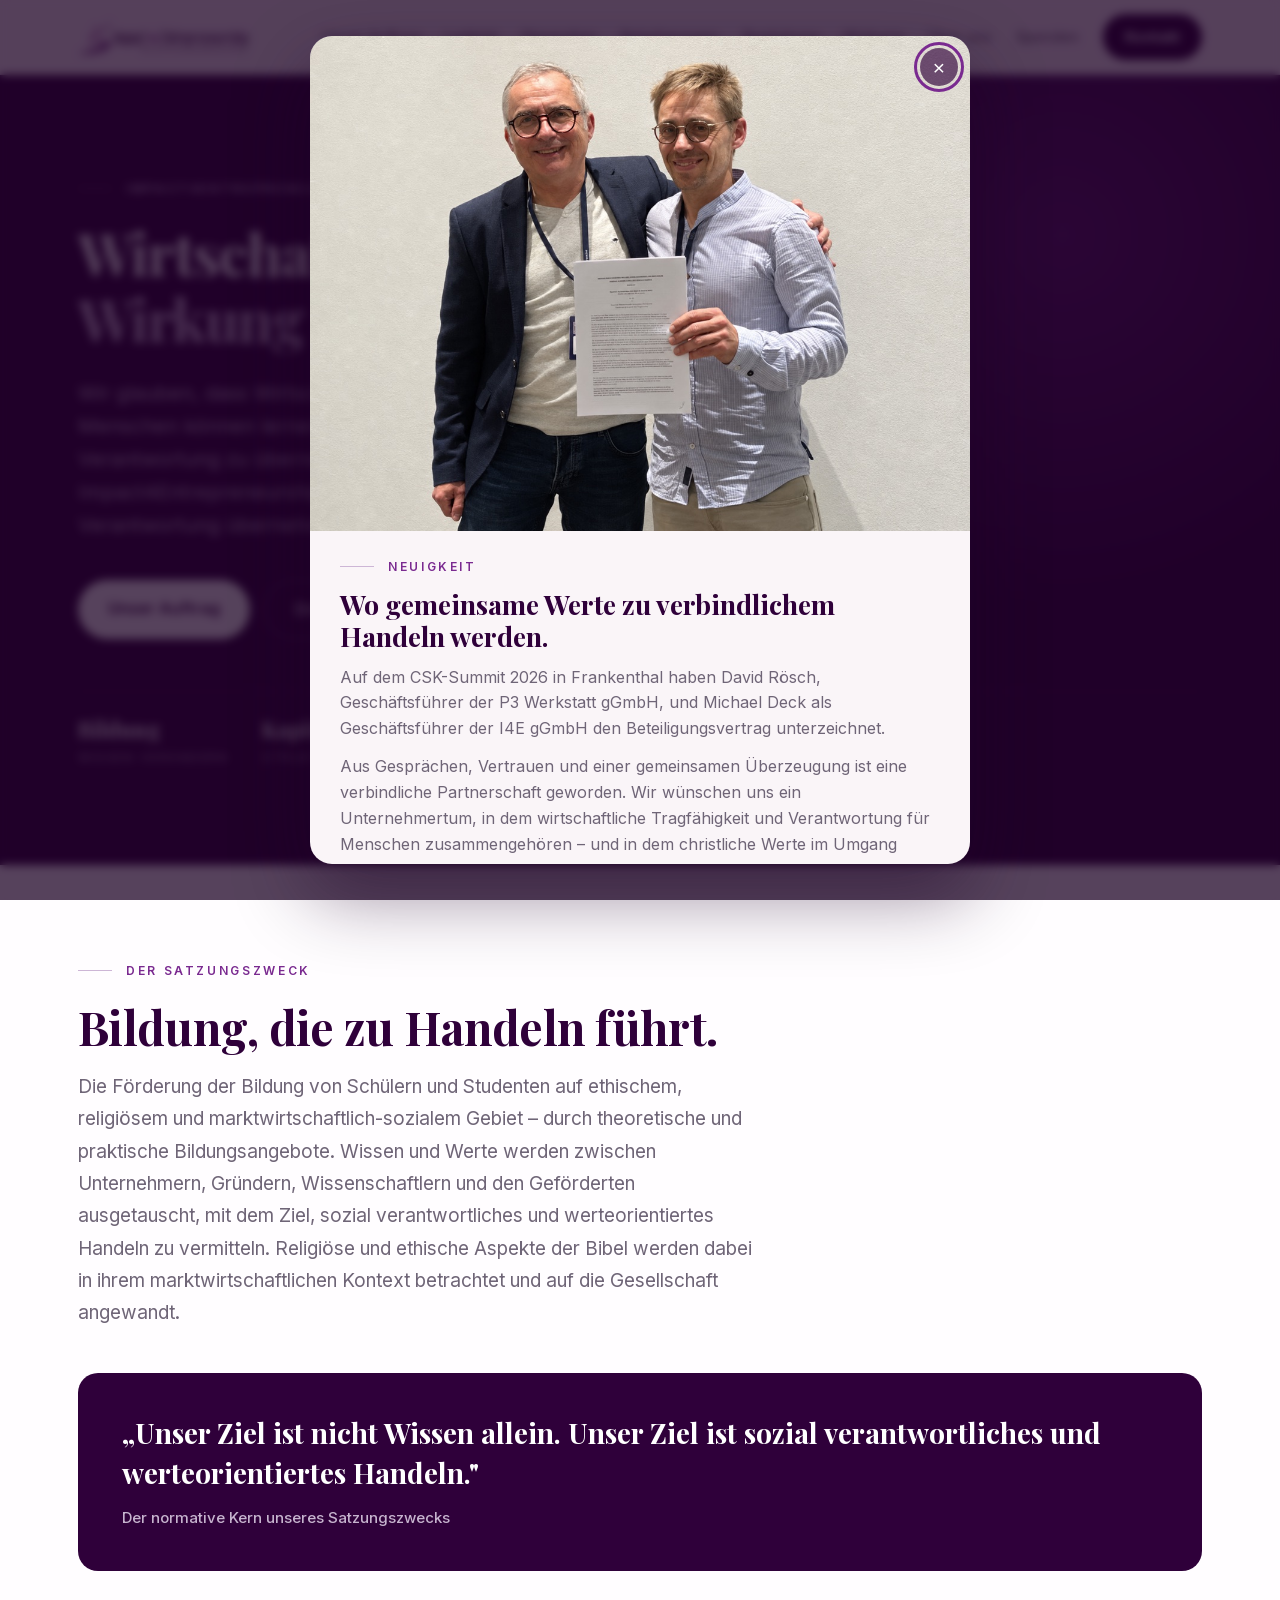
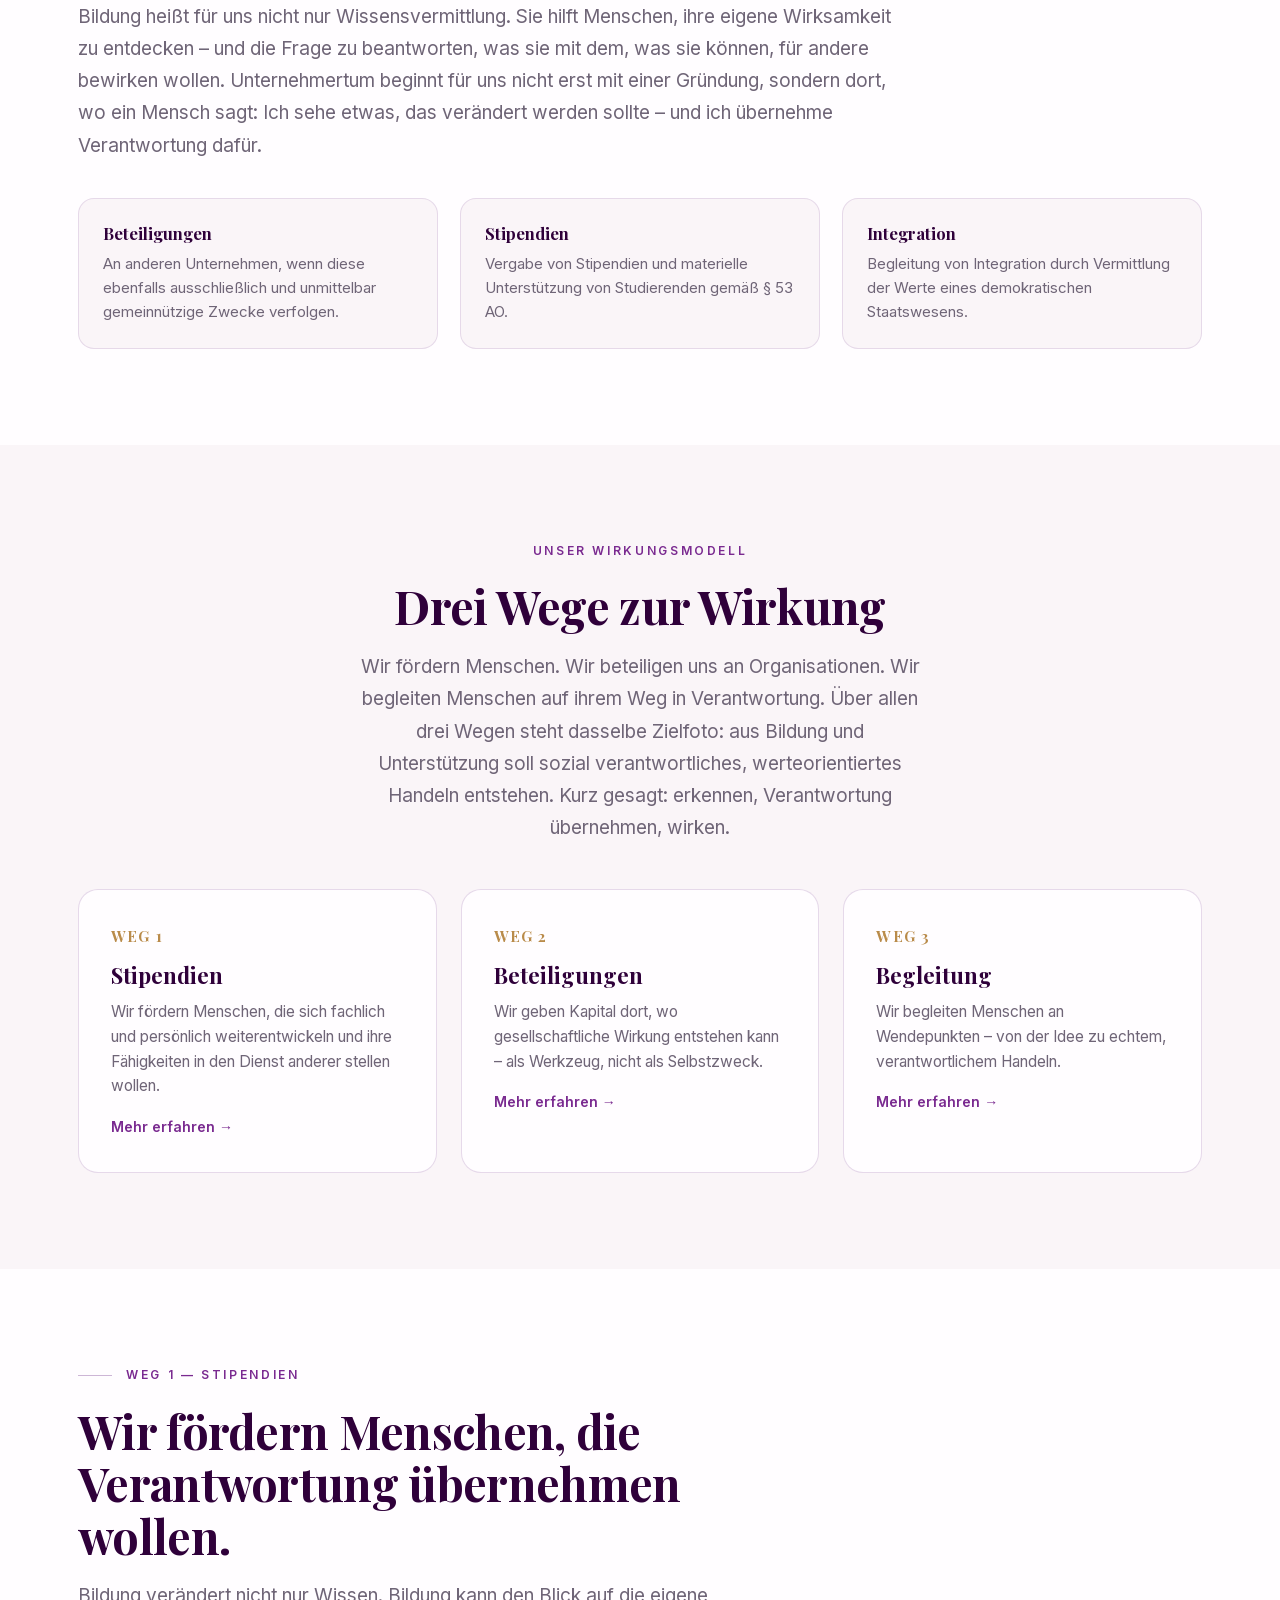
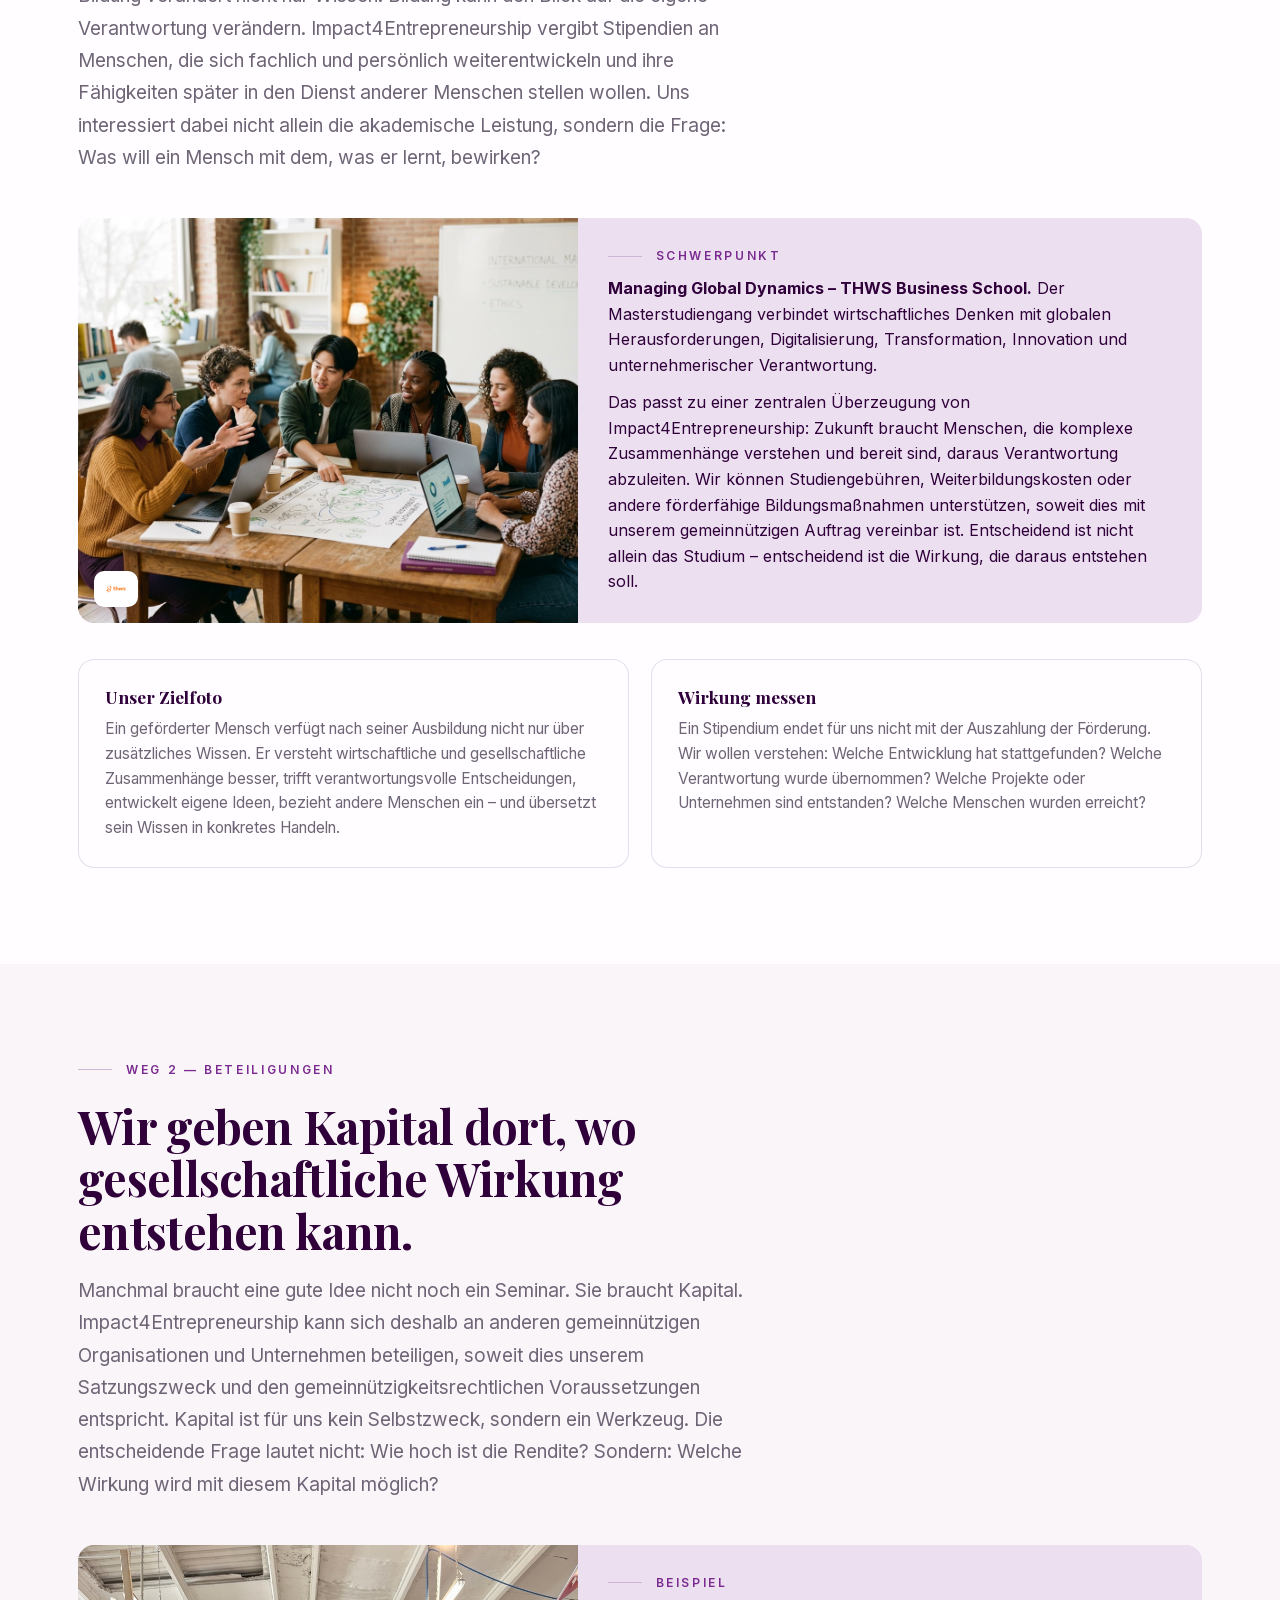
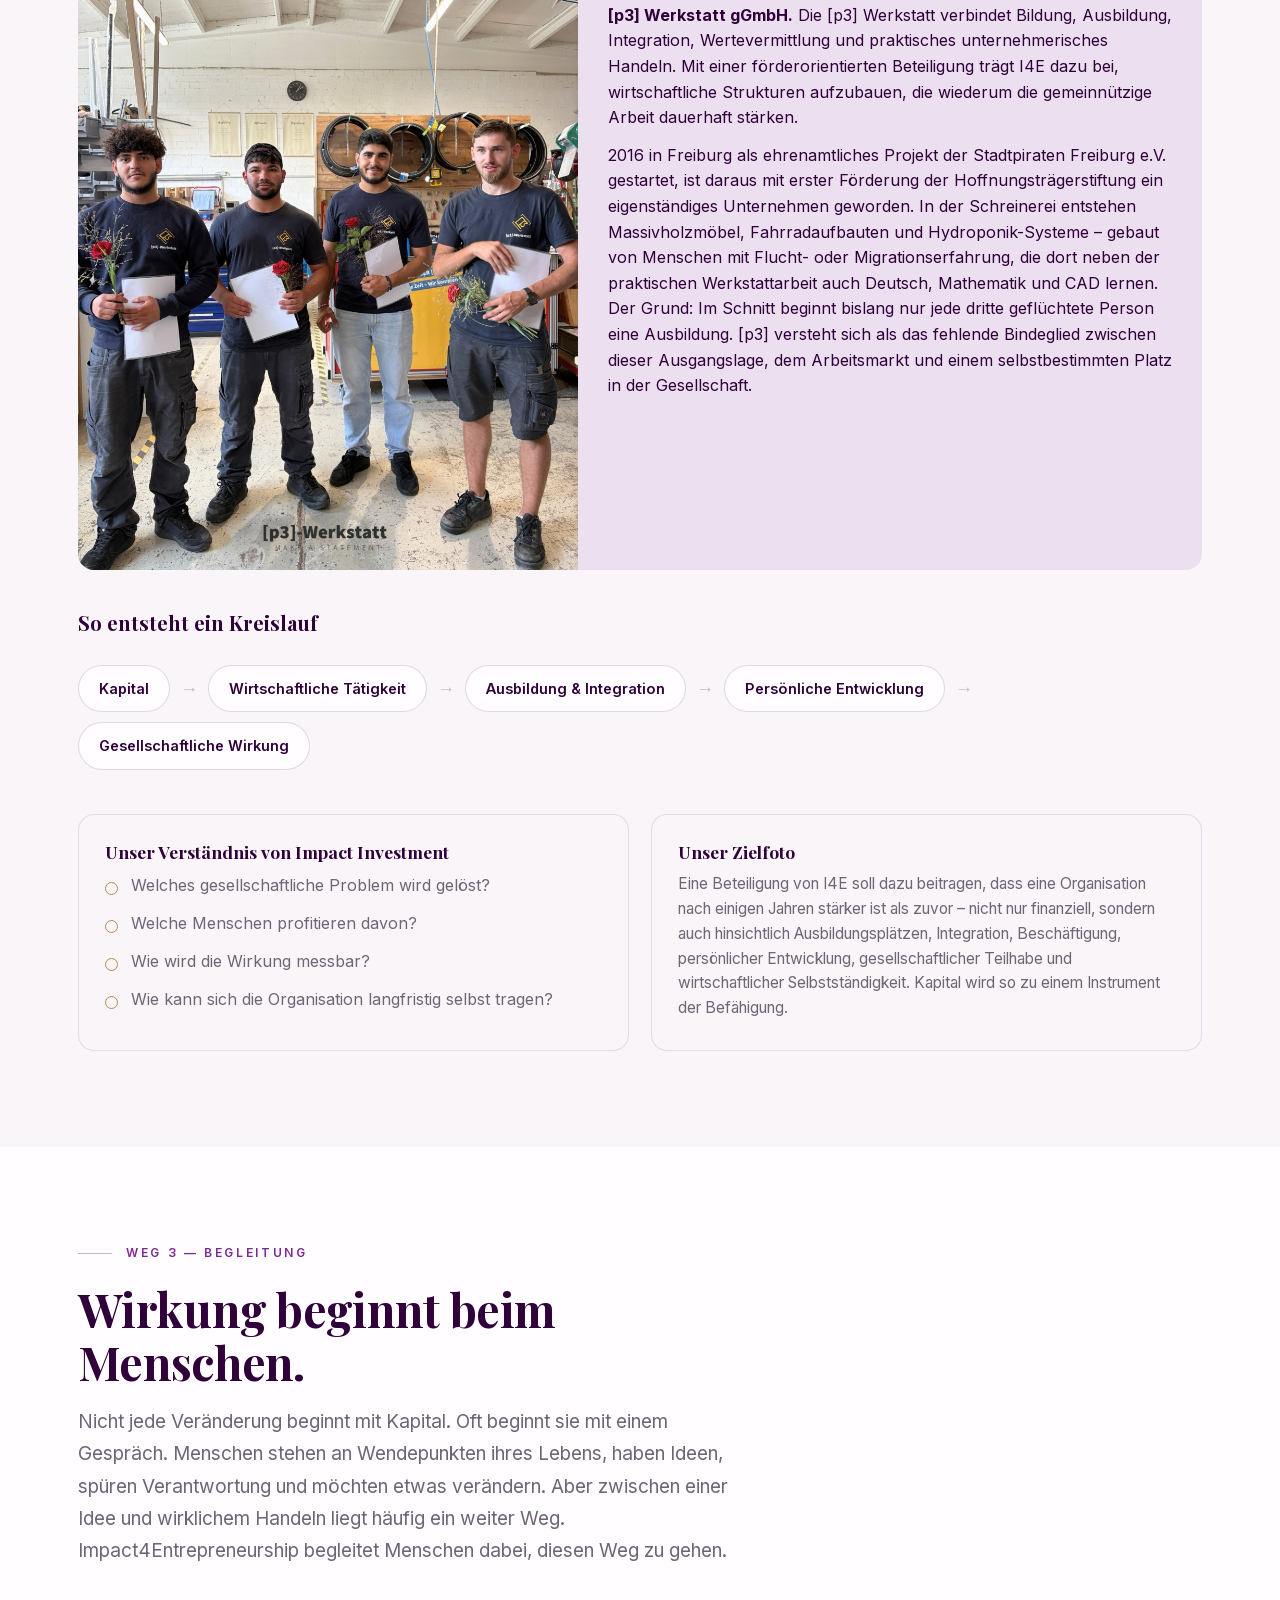
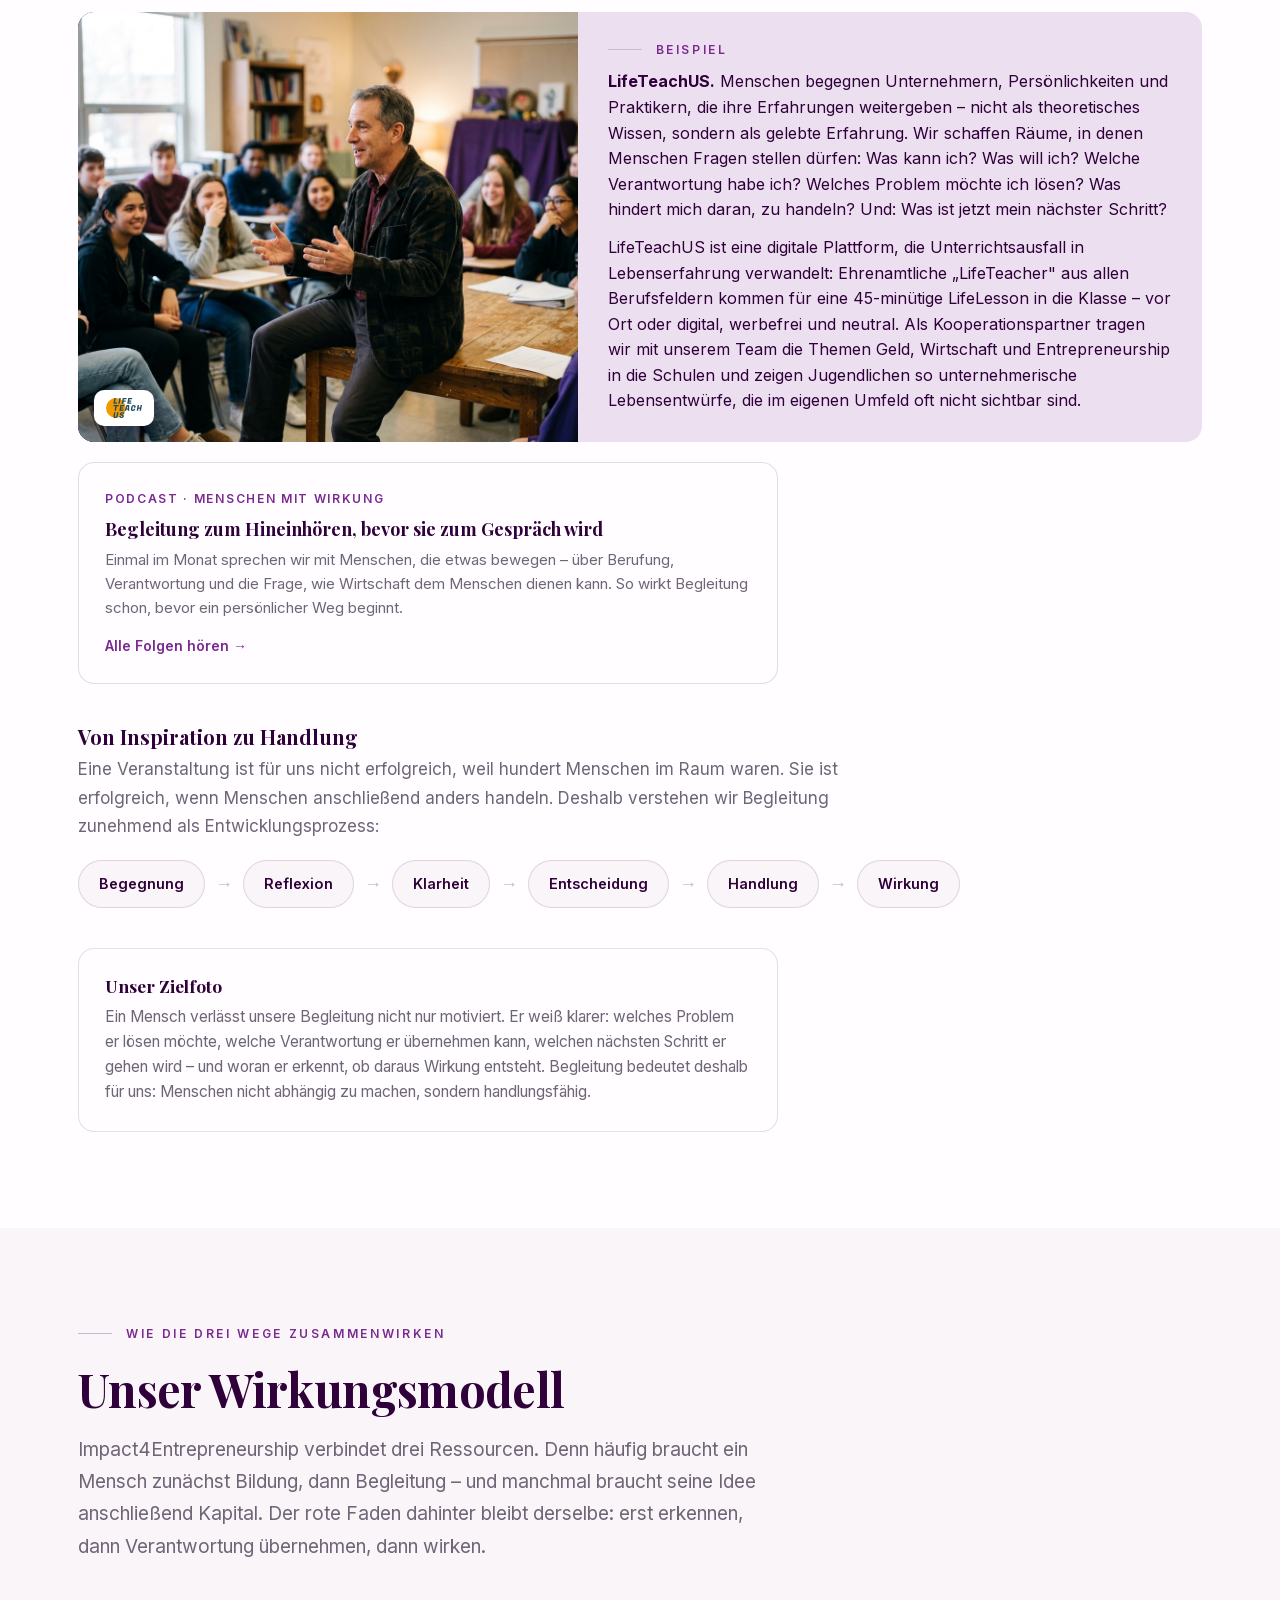
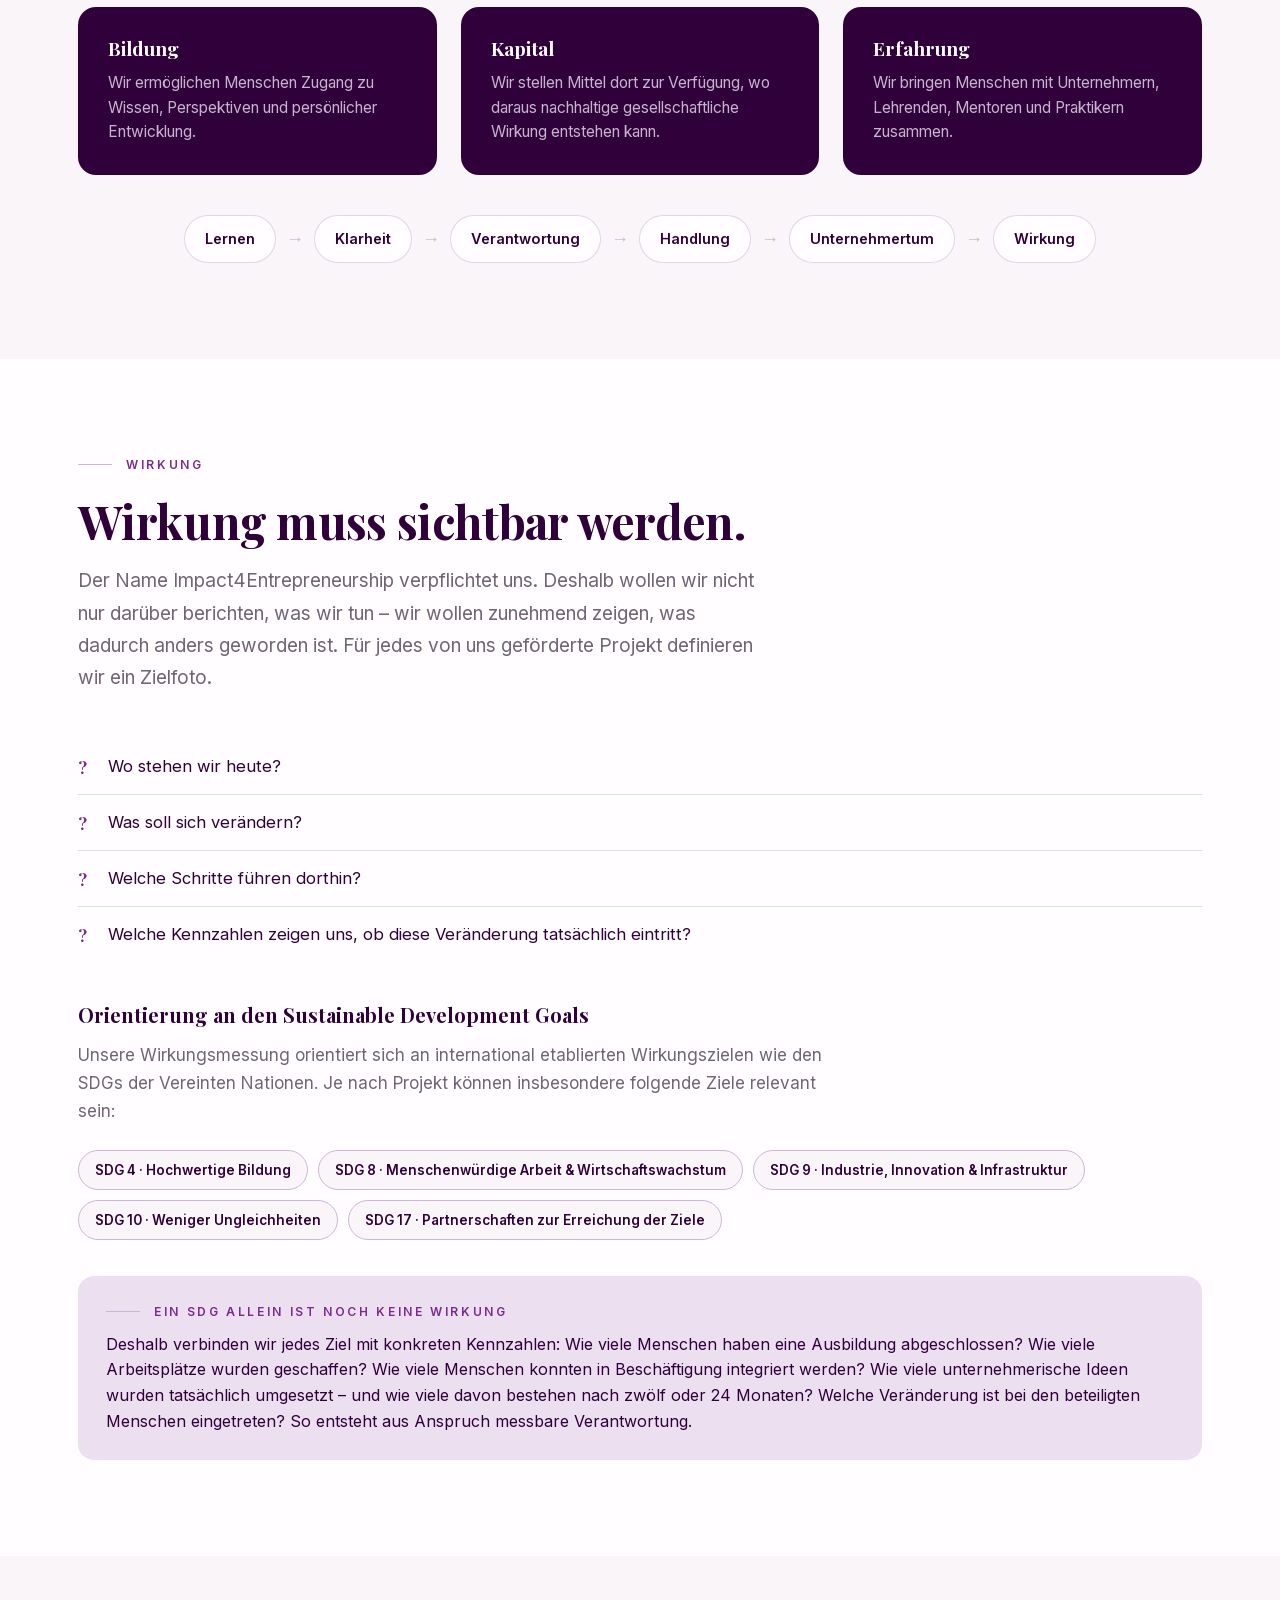
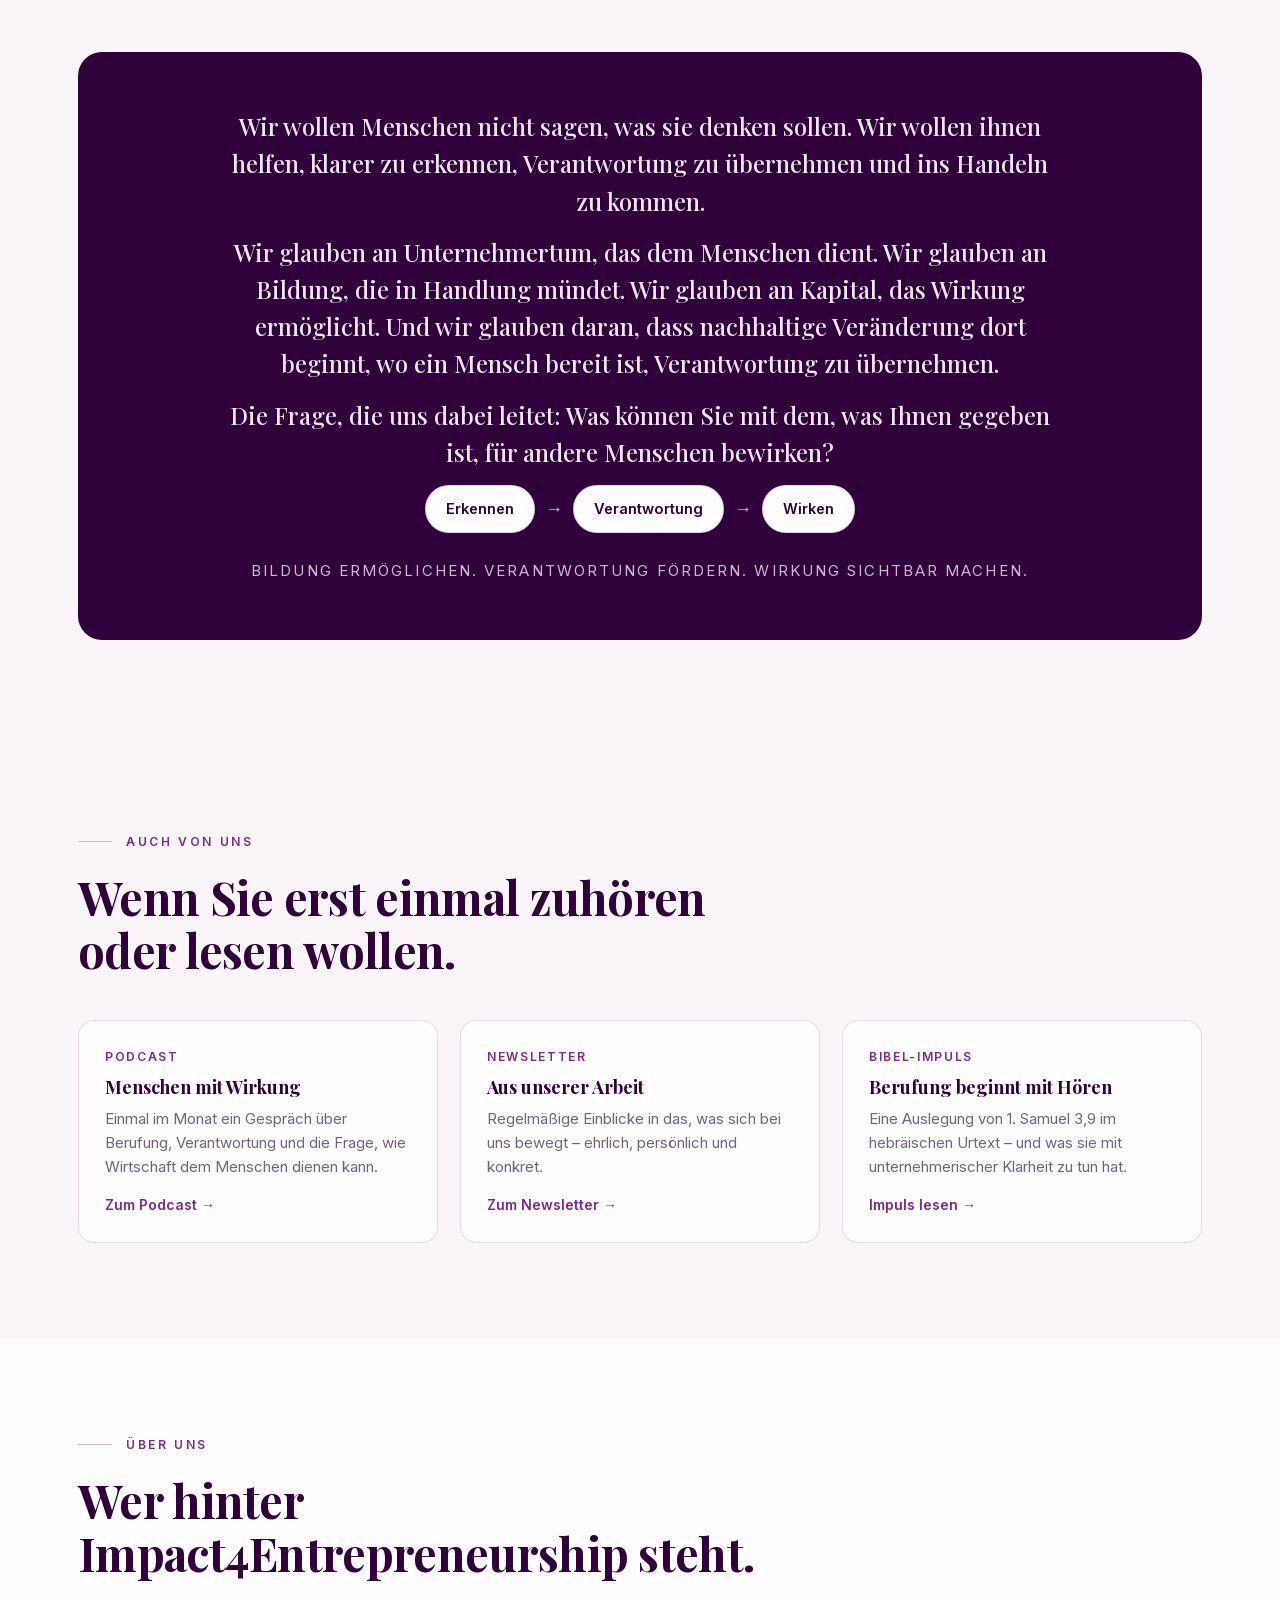
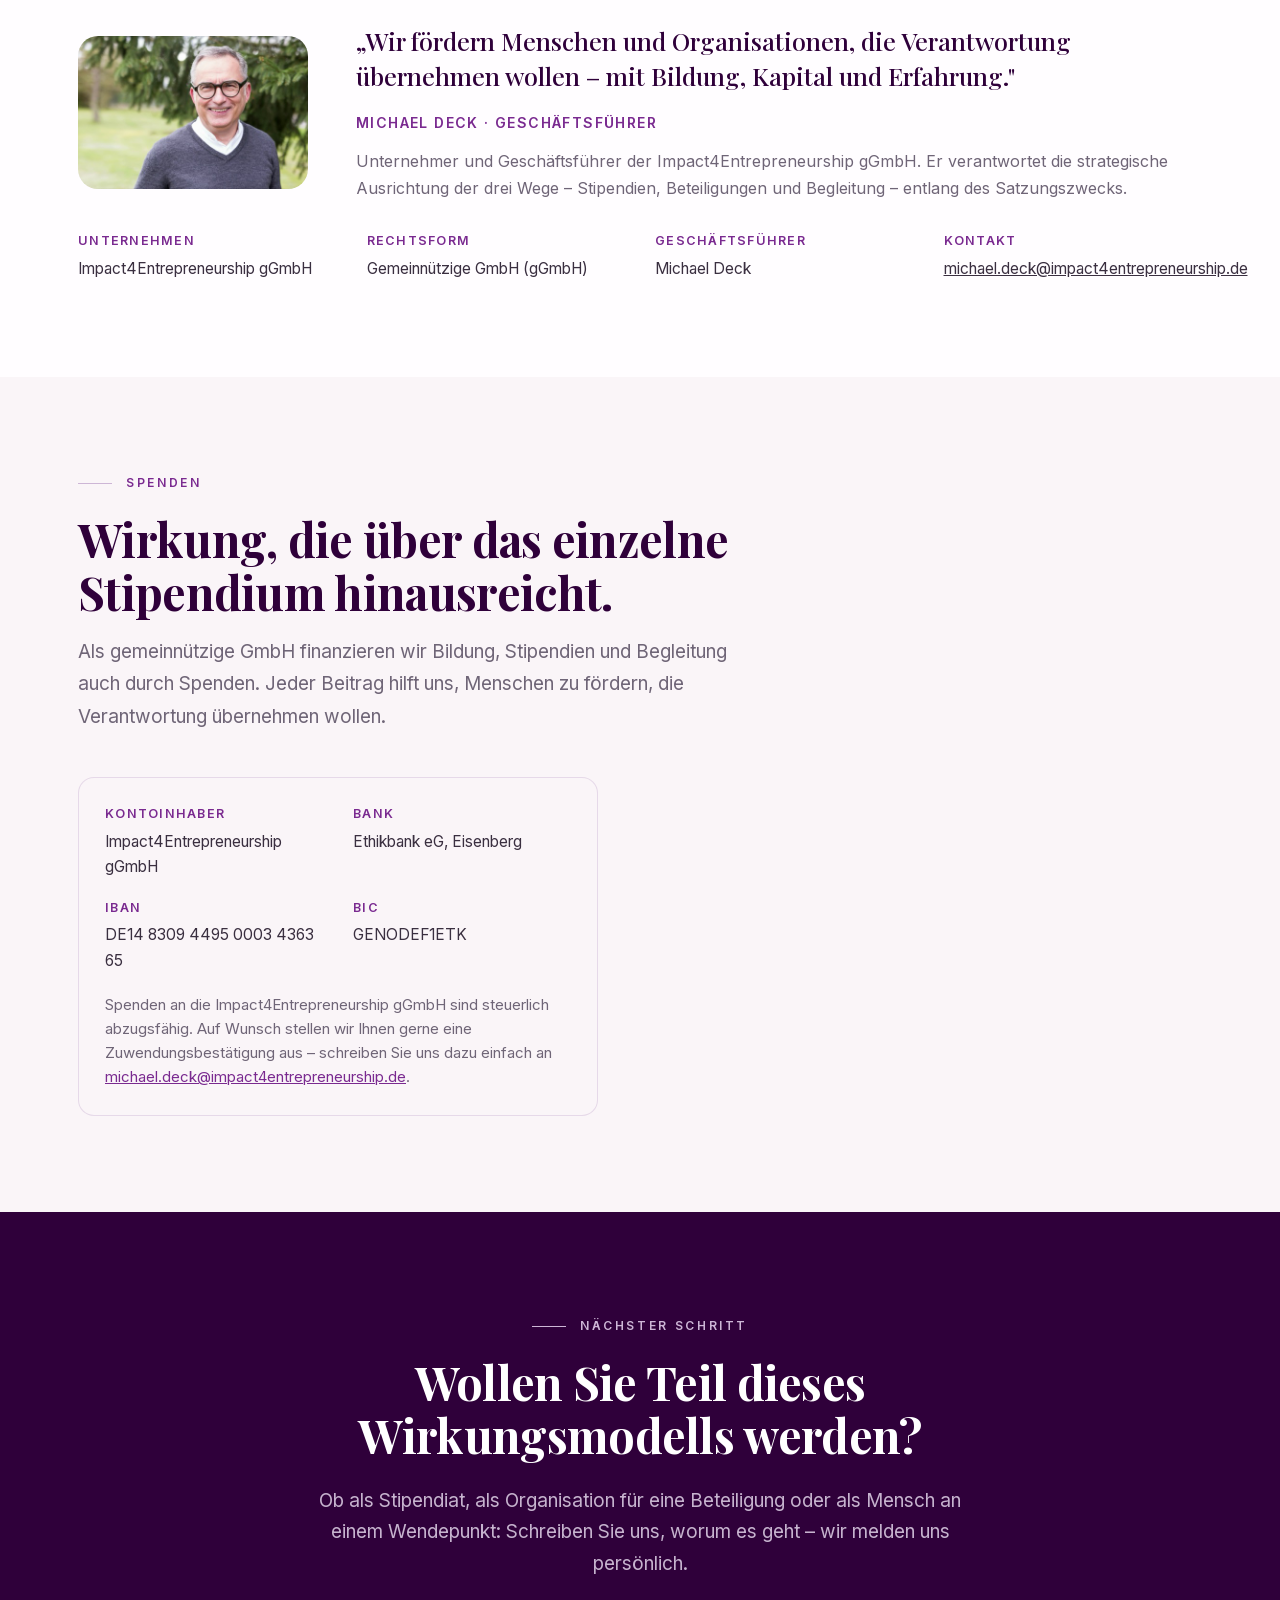
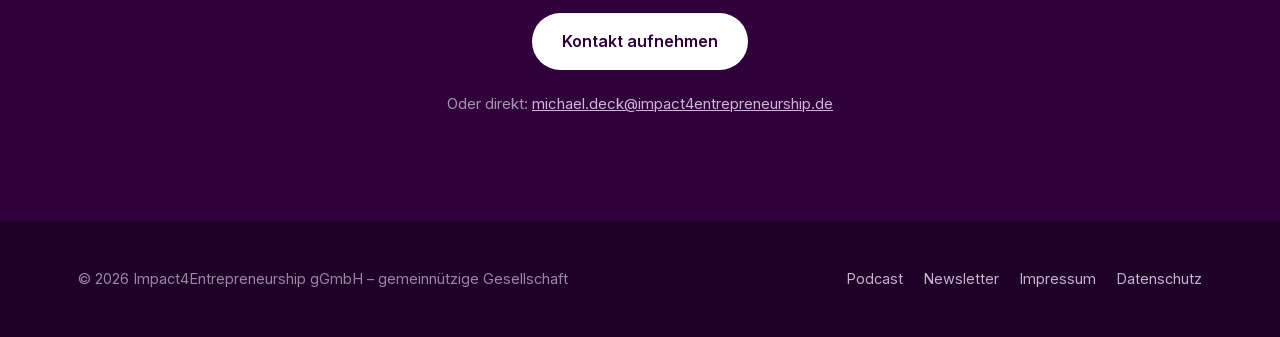
==== commit 26fc53da: "Navigation: Leitbild verweist auf Zielsatz-Abschnitt der Startseite Co-Authored-By: Claude Sonnet 5." ====
--- a/ausfuehrlich.html
+++ b/ausfuehrlich.html
@@ -294,7 +294,7 @@
     <button class="nav-schalter" aria-expanded="false" aria-controls="hauptnav" aria-label="Menü öffnen">☰</button>
     <nav id="hauptnav">
       <a href="#auftrag">Unser Auftrag</a>
-      <a href="leitbild.html">Leitbild</a>
+      <a href="index.html#auftrag">Leitbild</a>
       <a href="#stipendien">Stipendien</a>
       <a href="#beteiligungen">Beteiligungen</a>
       <a href="#begleitung">Begleitung</a>
